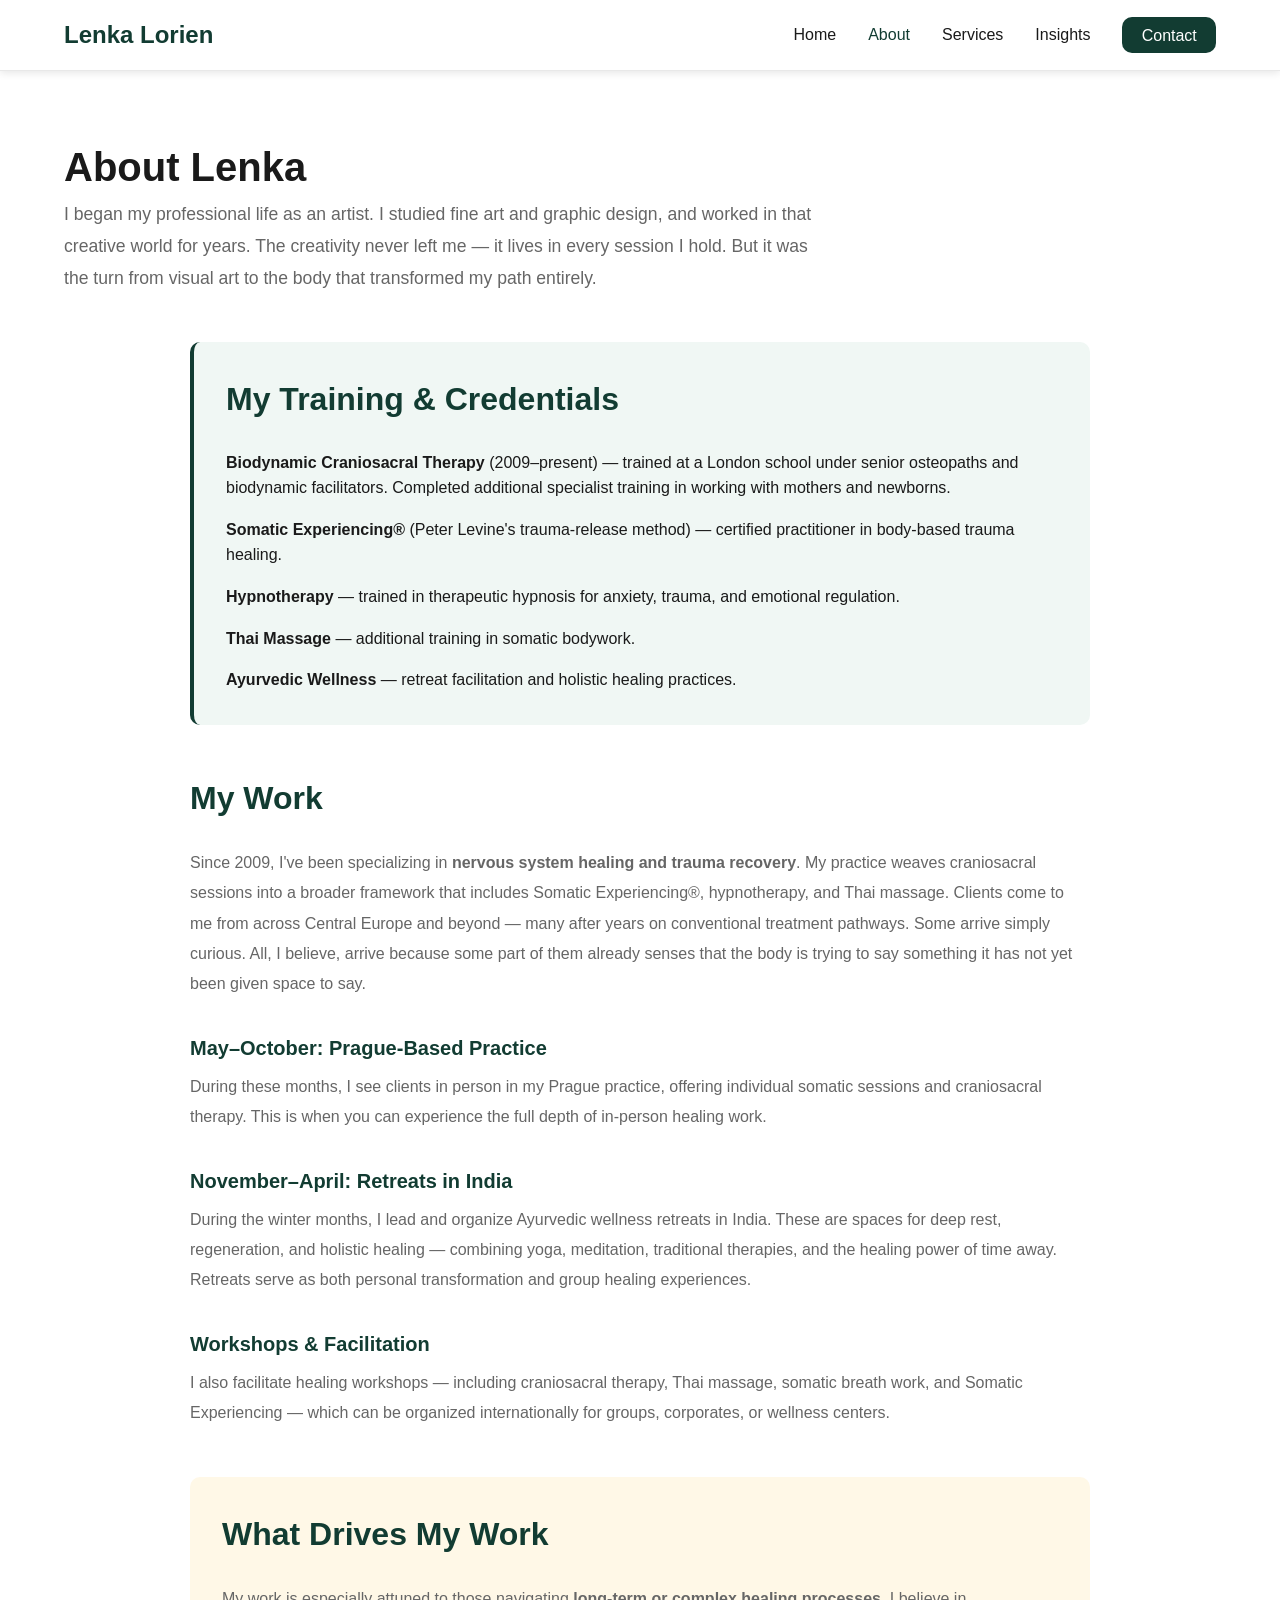
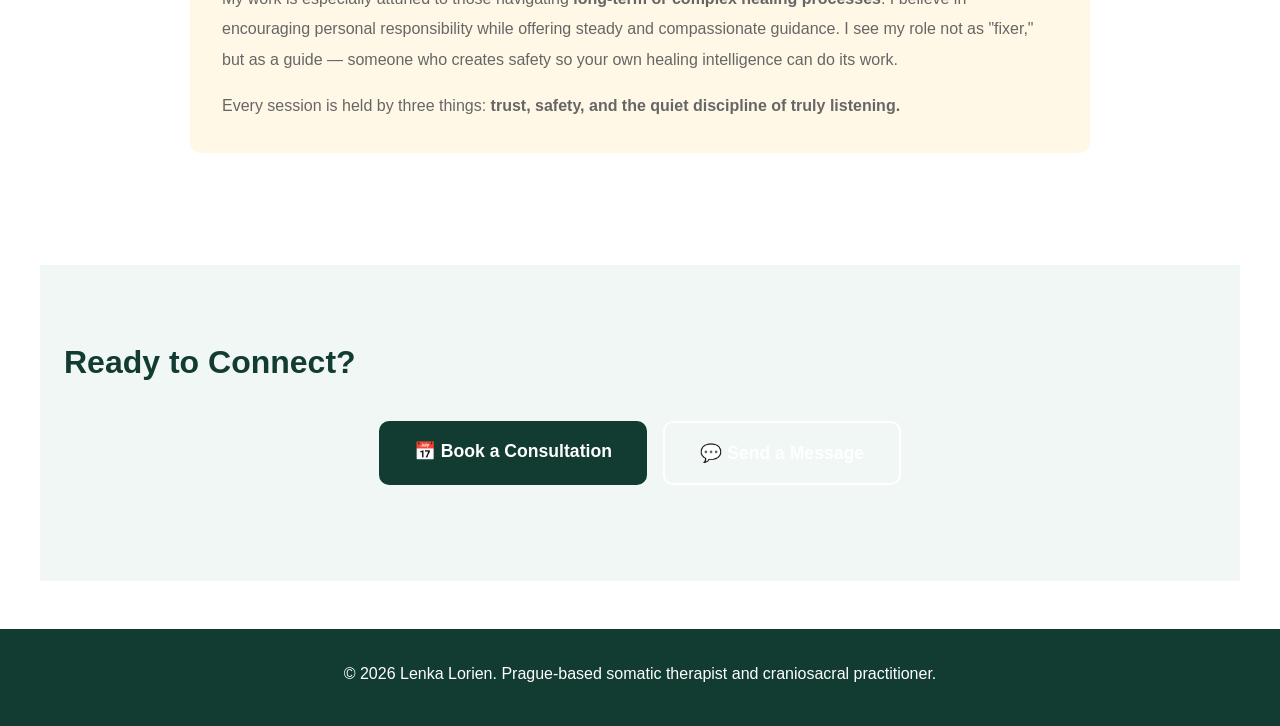
==== about.html @ d8e35fc3 "Initial commit: Lenka website" ====
<!DOCTYPE html>
<html lang="en">
<head>
  <meta charset="UTF-8">
  <meta name="viewport" content="width=device-width, initial-scale=1.0">
  <title>About Lenka Lorien</title>
  <meta name="description" content="Lenka Lorien's journey: from artist to somatic therapist. 15+ years healing trauma through the body.">
  <link rel="stylesheet" href="css/style.css">
</head>
<body>
  <header class="header">
    <nav class="navbar">
      <div class="navbar-brand"><a href="index.html" class="logo">Lenka Lorien</a></div>
      <ul class="nav-menu">
        <li><a href="index.html" class="nav-link">Home</a></li>
        <li><a href="about.html" class="nav-link active">About</a></li>
        <li><a href="services.html" class="nav-link">Services</a></li>
        <li><a href="blog.html" class="nav-link">Insights</a></li>
        <li><a href="contact.html" class="nav-link cta">Contact</a></li>
      </ul>
      <button class="hamburger" id="hamburger"><span></span><span></span><span></span></button>
    </nav>
  </header>

  <main>
    <section class="section">
      <h1>About Lenka</h1>
      <p style="font-size: 1.1rem; color: #666; max-width: 750px; line-height: 1.8;">
        I began my professional life as an artist. I studied fine art and graphic design, and worked in that creative world for years. The creativity never left me — it lives in every session I hold. But it was the turn from visual art to the body that transformed my path entirely.
      </p>

      <div style="max-width: 900px; margin: 3rem auto; background: #f0f7f4; padding: 2rem; border-radius: 10px; border-left: 4px solid #123C32;">
        <h2 style="margin-top: 0;">My Training & Credentials</h2>
        <ul style="list-style: none; padding: 0;">
          <li style="margin-bottom: 1rem;"><strong>Biodynamic Craniosacral Therapy</strong> (2009–present) — trained at a London school under senior osteopaths and biodynamic facilitators. Completed additional specialist training in working with mothers and newborns.</li>
          <li style="margin-bottom: 1rem;"><strong>Somatic Experiencing®</strong> (Peter Levine's trauma-release method) — certified practitioner in body-based trauma healing.</li>
          <li style="margin-bottom: 1rem;"><strong>Hypnotherapy</strong> — trained in therapeutic hypnosis for anxiety, trauma, and emotional regulation.</li>
          <li style="margin-bottom: 1rem;"><strong>Thai Massage</strong> — additional training in somatic bodywork.</li>
          <li><strong>Ayurvedic Wellness</strong> — retreat facilitation and holistic healing practices.</li>
        </ul>
      </div>

      <div style="max-width: 900px; margin: 3rem auto;">
        <h2>My Work</h2>
        <p style="color: #666; line-height: 1.9; margin-bottom: 1.5rem;">
          Since 2009, I've been specializing in <strong>nervous system healing and trauma recovery</strong>. My practice weaves craniosacral sessions into a broader framework that includes Somatic Experiencing®, hypnotherapy, and Thai massage. Clients come to me from across Central Europe and beyond — many after years on conventional treatment pathways. Some arrive simply curious. All, I believe, arrive because some part of them already senses that the body is trying to say something it has not yet been given space to say.
        </p>

        <h3 style="color: #123C32; margin-top: 2rem;">May–October: Prague-Based Practice</h3>
        <p style="color: #666; line-height: 1.9;">
          During these months, I see clients in person in my Prague practice, offering individual somatic sessions and craniosacral therapy. This is when you can experience the full depth of in-person healing work.
        </p>

        <h3 style="color: #123C32; margin-top: 2rem;">November–April: Retreats in India</h3>
        <p style="color: #666; line-height: 1.9;">
          During the winter months, I lead and organize Ayurvedic wellness retreats in India. These are spaces for deep rest, regeneration, and holistic healing — combining yoga, meditation, traditional therapies, and the healing power of time away. Retreats serve as both personal transformation and group healing experiences.
        </p>

        <h3 style="color: #123C32; margin-top: 2rem;">Workshops & Facilitation</h3>
        <p style="color: #666; line-height: 1.9;">
          I also facilitate healing workshops — including craniosacral therapy, Thai massage, somatic breath work, and Somatic Experiencing — which can be organized internationally for groups, corporates, or wellness centers.
        </p>
      </div>

      <div style="max-width: 900px; margin: 3rem auto; background: #fff8e7; padding: 2rem; border-radius: 10px;">
        <h2 style="margin-top: 0;">What Drives My Work</h2>
        <p style="color: #666; line-height: 1.9;">
          My work is especially attuned to those navigating <strong>long-term or complex healing processes</strong>. I believe in encouraging personal responsibility while offering steady and compassionate guidance. I see my role not as "fixer," but as a guide — someone who creates safety so your own healing intelligence can do its work.
        </p>
        <p style="color: #666; line-height: 1.9; margin-bottom: 0;">
          Every session is held by three things: <strong>trust, safety, and the quiet discipline of truly listening.</strong>
        </p>
      </div>
    </section>

    <section class="section" style="background: #f0f7f4;">
      <h2>Ready to Connect?</h2>
      <div class="cta-buttons">
        <a href="https://book.com/lenka.kolarova" class="btn btn-primary btn-lg" target="_blank" rel="noopener">📅 Book a Consultation</a>
        <a href="contact.html" class="btn btn-secondary btn-lg">💬 Send a Message</a>
      </div>
    </section>
  </main>

  <footer class="footer">
    <p>&copy; 2026 Lenka Lorien. Prague-based somatic therapist and craniosacral practitioner.</p>
  </footer>

  <script src="js/main.js"></script>
</body>
</html>
---- css/style.css ----
/* Lenka Lorien — Website Styles */

/* CSS Custom Properties (adjust these for theming) */
:root {
  --primary-color: #123C32;
  --secondary-color: #f0f7f4;
  --accent-color: #9d174d;
  --text-color: #1a1a1a;
  --text-light: #666;
  --border-color: #e8e8e8;
  --shadow: 0 2px 8px rgba(0, 0, 0, 0.1);
  --shadow-lg: 0 4px 20px rgba(0, 0, 0, 0.15);
  --radius: 10px;
  --spacing-unit: 1rem;
}

/* Reset & Base */
* {
  margin: 0;
  padding: 0;
  box-sizing: border-box;
}

html {
  scroll-behavior: smooth;
}

body {
  font-family: -apple-system, BlinkMacSystemFont, 'Segoe UI', Roboto, 'Helvetica Neue', Arial, sans-serif;
  color: var(--text-color);
  background-color: #fff;
  line-height: 1.6;
}

/* Typography */
h1, h2, h3, h4 { font-weight: 700; margin: 0.5rem 0; }
h1 { font-size: 2.5rem; line-height: 1.2; }
h2 { font-size: 2rem; color: var(--primary-color); margin-bottom: 1.5rem; }
h3 { font-size: 1.25rem; margin-bottom: 0.5rem; }

p { margin-bottom: 1rem; }
a { color: var(--primary-color); text-decoration: underline; }
a:hover { opacity: 0.8; }

/* Header & Navigation */
.header {
  position: sticky;
  top: 0;
  z-index: 1000;
  background: #fff;
  border-bottom: 1px solid var(--border-color);
  box-shadow: var(--shadow);
}

.navbar {
  display: flex;
  justify-content: space-between;
  align-items: center;
  max-width: 1200px;
  margin: 0 auto;
  padding: 1rem 1.5rem;
}

.navbar-brand .logo {
  font-size: 1.5rem;
  font-weight: 700;
  color: var(--primary-color);
  text-decoration: none;
}

.nav-menu {
  display: flex;
  list-style: none;
  gap: 2rem;
  align-items: center;
}

.nav-link {
  text-decoration: none;
  color: var(--text-color);
  font-weight: 500;
  transition: color 0.3s;
}

.nav-link:hover,
.nav-link.active {
  color: var(--primary-color);
}

.nav-link.cta {
  background: var(--primary-color);
  color: #fff;
  padding: 0.6rem 1.2rem;
  border-radius: var(--radius);
  text-decoration: none;
}

.nav-link.cta:hover {
  opacity: 0.9;
  color: #fff;
}

.hamburger {
  display: none;
  flex-direction: column;
  background: none;
  border: none;
  cursor: pointer;
}

.hamburger span {
  width: 25px;
  height: 3px;
  background: var(--text-color);
  margin: 5px 0;
  transition: 0.3s;
}

/* Hero Section */
.hero {
  position: relative;
  display: flex;
  align-items: center;
  justify-content: center;
  min-height: 600px;
  padding: 3rem 1.5rem;
  overflow: hidden;
}

.hero-bg {
  position: absolute;
  top: 0;
  left: 0;
  right: 0;
  bottom: 0;
  z-index: -1;
}

.hero-content {
  max-width: 700px;
  text-align: center;
  color: #fff;
  position: relative;
  z-index: 1;
}

.hero h1 {
  color: #fff;
  margin-bottom: 1rem;
}

.hero p {
  font-size: 1.1rem;
  margin-bottom: 1rem;
  opacity: 0.95;
}

.hero-cta {
  display: flex;
  gap: 1rem;
  justify-content: center;
  margin-top: 2rem;
  flex-wrap: wrap;
}

/* Buttons */
.btn {
  display: inline-block;
  padding: 0.85rem 1.8rem;
  border-radius: var(--radius);
  text-decoration: none;
  font-weight: 600;
  transition: all 0.3s;
  cursor: pointer;
  border: none;
  text-align: center;
}

.btn-primary {
  background: var(--primary-color);
  color: #fff;
}

.btn-primary:hover {
  background: #0e3026;
  transform: translateY(-2px);
  box-shadow: var(--shadow-lg);
}

.btn-secondary {
  background: transparent;
  color: #fff;
  border: 2px solid #fff;
}

.btn-secondary:hover {
  background: rgba(255, 255, 255, 0.1);
  transform: translateY(-2px);
}

.btn-lg {
  padding: 1rem 2.2rem;
  font-size: 1.1rem;
}

/* Sections */
.section {
  max-width: 1200px;
  margin: 0 auto;
  padding: 4rem 1.5rem;
}

.section-light {
  background: var(--secondary-color);
}

.section-intro {
  font-size: 1.2rem;
  color: var(--text-light);
  max-width: 600px;
  margin-bottom: 2rem;
  text-align: center;
  margin-left: auto;
  margin-right: auto;
}

/* Offerings Grid */
.offerings {
  display: grid;
  grid-template-columns: repeat(auto-fit, minmax(250px, 1fr));
  gap: 2rem;
  margin-top: 2.5rem;
}

.offering {
  background: #fff;
  padding: 2rem;
  border-radius: var(--radius);
  box-shadow: var(--shadow);
  text-align: center;
  transition: transform 0.3s, box-shadow 0.3s;
}

.offering:hover {
  transform: translateY(-5px);
  box-shadow: var(--shadow-lg);
}

.offering-icon {
  font-size: 2.5rem;
  margin-bottom: 1rem;
}

.offering h3 {
  color: var(--primary-color);
  margin-bottom: 0.5rem;
}

.offering p {
  color: var(--text-light);
  margin-bottom: 0.5rem;
}

/* About Section */
.about-short {
  max-width: 750px;
  margin: 0 auto;
  background: #fff;
  padding: 2rem;
  border-radius: var(--radius);
  box-shadow: var(--shadow);
}

.about-short p {
  color: var(--text-light);
  margin-bottom: 1.2rem;
  line-height: 1.8;
}

/* Approach Section */
.approach-text {
  max-width: 750px;
  margin: 0 auto;
  background: #fff;
  padding: 2rem;
  border-radius: var(--radius);
  border-left: 4px solid var(--primary-color);
}

.approach-text p {
  color: var(--text-light);
  line-height: 1.9;
  margin-bottom: 1.5rem;
}

/* Testimonials */
.testimonials {
  display: grid;
  grid-template-columns: repeat(auto-fit, minmax(300px, 1fr));
  gap: 2rem;
  margin-top: 2rem;
}

.testimonial {
  background: #fff;
  padding: 2rem;
  border-radius: var(--radius);
  box-shadow: var(--shadow);
  border-top: 4px solid var(--primary-color);
}

.testimonial p {
  color: var(--text-light);
}

/* Contact Section */
.contact-intro {
  text-align: center;
  max-width: 600px;
  margin: 0 auto 2rem;
}

.cta-buttons {
  display: flex;
  gap: 1rem;
  justify-content: center;
  margin: 2rem 0;
  flex-wrap: wrap;
}

.contact-options {
  text-align: center;
  margin-top: 2rem;
}

.contact-options a {
  text-decoration: none;
  font-weight: 600;
}

/* Footer */
.footer {
  background: var(--primary-color);
  color: #fff;
  text-align: center;
  padding: 2rem 1.5rem;
  margin-top: 3rem;
}

.footer p {
  margin-bottom: 0.5rem;
}

.footer a {
  color: #fff;
  text-decoration: underline;
}

.footer a:hover {
  opacity: 0.8;
}

/* Forms */
form {
  max-width: 600px;
  margin: 0 auto;
}

.form-group {
  margin-bottom: 1.5rem;
}

label {
  display: block;
  margin-bottom: 0.5rem;
  font-weight: 600;
  color: var(--text-color);
}

input[type="text"],
input[type="email"],
input[type="phone"],
textarea {
  width: 100%;
  padding: 0.85rem;
  border: 1px solid var(--border-color);
  border-radius: var(--radius);
  font-family: inherit;
  font-size: 1rem;
  line-height: 1.5;
}

textarea {
  resize: vertical;
  min-height: 150px;
}

input[type="text"]:focus,
input[type="email"]:focus,
input[type="phone"]:focus,
textarea:focus {
  outline: none;
  border-color: var(--primary-color);
  box-shadow: 0 0 0 3px rgba(18, 60, 50, 0.1);
}

/* Responsive */
@media (max-width: 768px) {
  .nav-menu {
    gap: 1rem;
  }

  .hamburger {
    display: flex;
  }

  .nav-menu {
    position: absolute;
    top: 100%;
    left: 0;
    right: 0;
    background: #fff;
    flex-direction: column;
    gap: 0.5rem;
    padding: 1rem;
    box-shadow: var(--shadow);
    max-height: 0;
    overflow: hidden;
    transition: max-height 0.3s;
  }

  .nav-menu.active {
    max-height: 400px;
  }

  h1 { font-size: 1.75rem; }
  h2 { font-size: 1.5rem; }

  .hero {
    min-height: 400px;
    padding: 2rem 1rem;
  }

  .hero h1 {
    font-size: 1.75rem;
  }

  .hero-cta {
    flex-direction: column;
  }

  .btn {
    width: 100%;
  }

  .cta-buttons {
    flex-direction: column;
  }

  .cta-buttons .btn {
    width: 100%;
  }

  .section {
    padding: 2.5rem 1.5rem;
  }

  .offerings {
    grid-template-columns: 1fr;
  }

  .testimonials {
    grid-template-columns: 1fr;
  }
}

/* Dark Mode (optional) */
@media (prefers-color-scheme: dark) {
  body {
    background: #1a1a1a;
    color: #f0f0f0;
  }

  .header {
    background: #222;
    border-bottom-color: #333;
  }

  .nav-link {
    color: #f0f0f0;
  }

  .offering,
  .about-short,
  .approach-text,
  .testimonial {
    background: #2a2a2a;
    color: #f0f0f0;
  }

  input[type="text"],
  input[type="email"],
  input[type="phone"],
  textarea {
    background: #333;
    color: #f0f0f0;
    border-color: #444;
  }

  .section-light {
    background: #222;
  }
}

/* Print Styles */
@media print {
  .header,
  .footer,
  .nav-menu,
  .hamburger {
    display: none;
  }

  body {
    background: #fff;
  }

  .section {
    page-break-inside: avoid;
  }
}
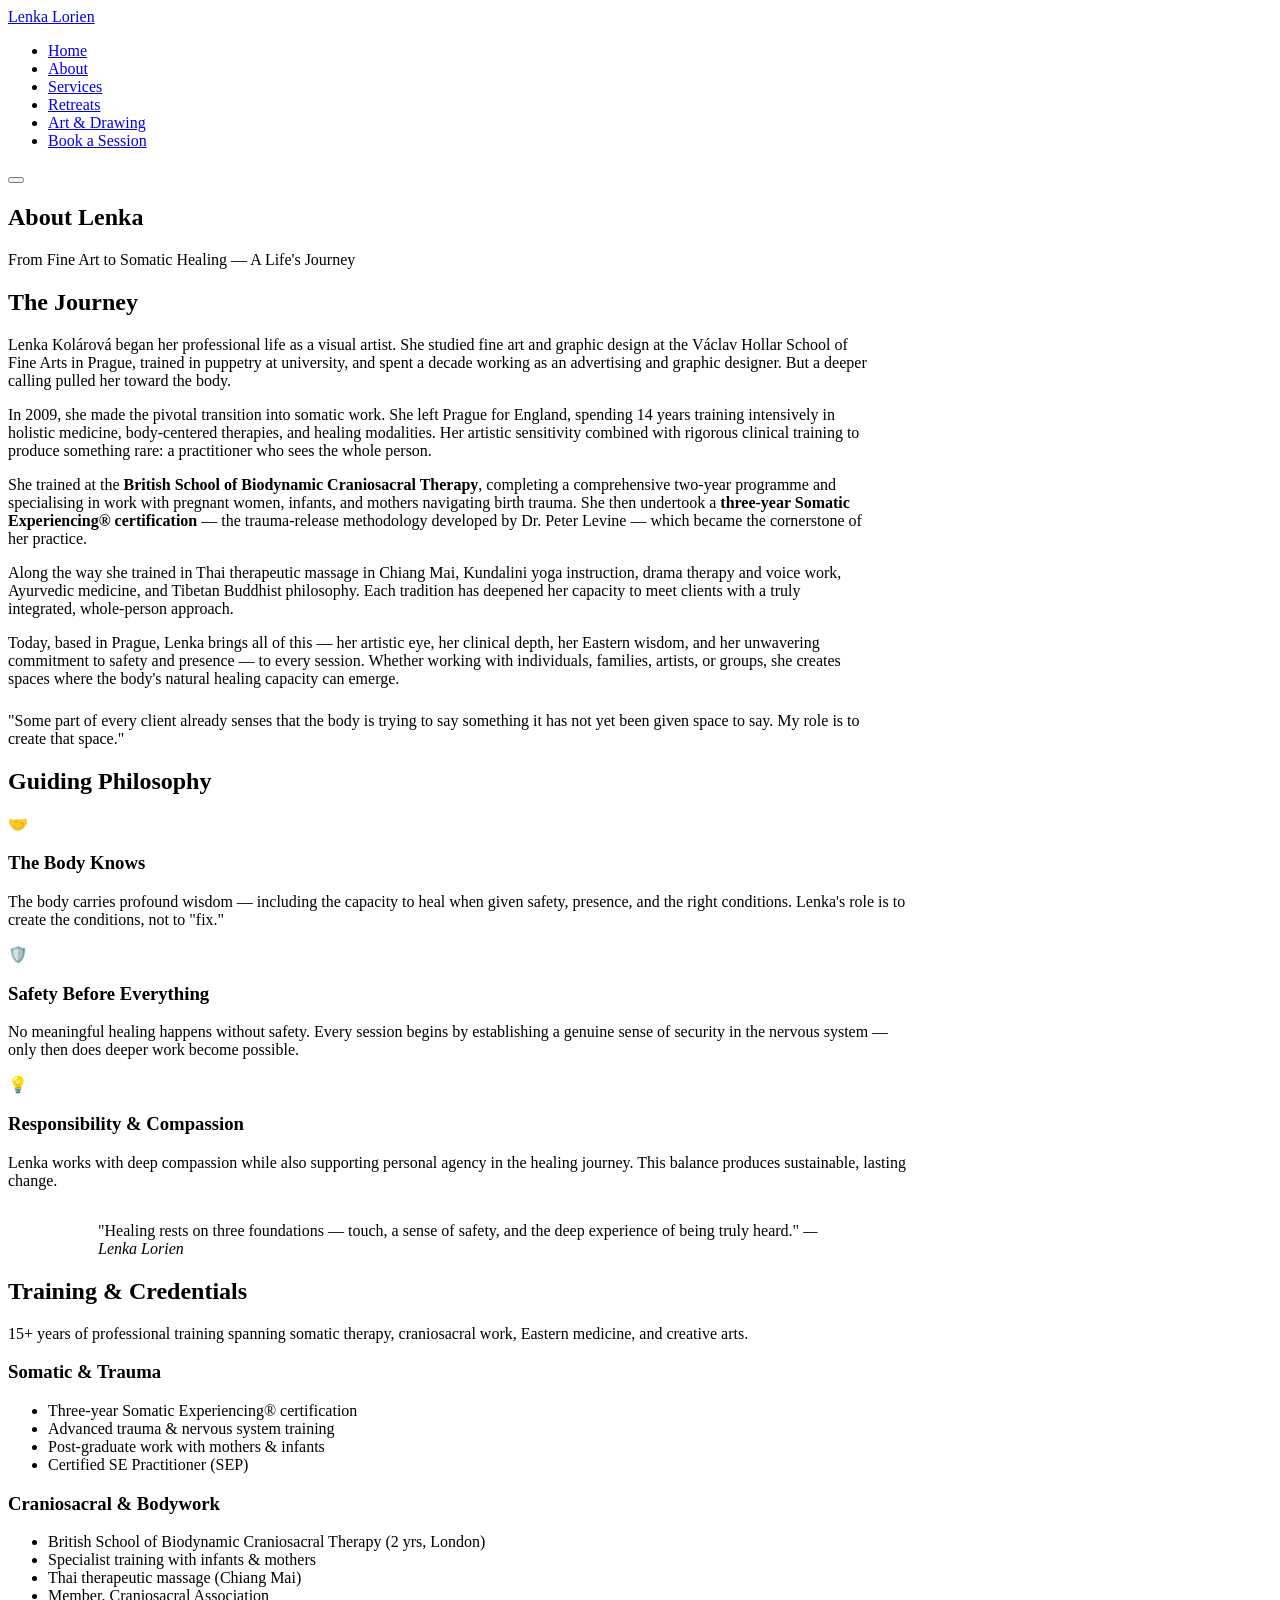
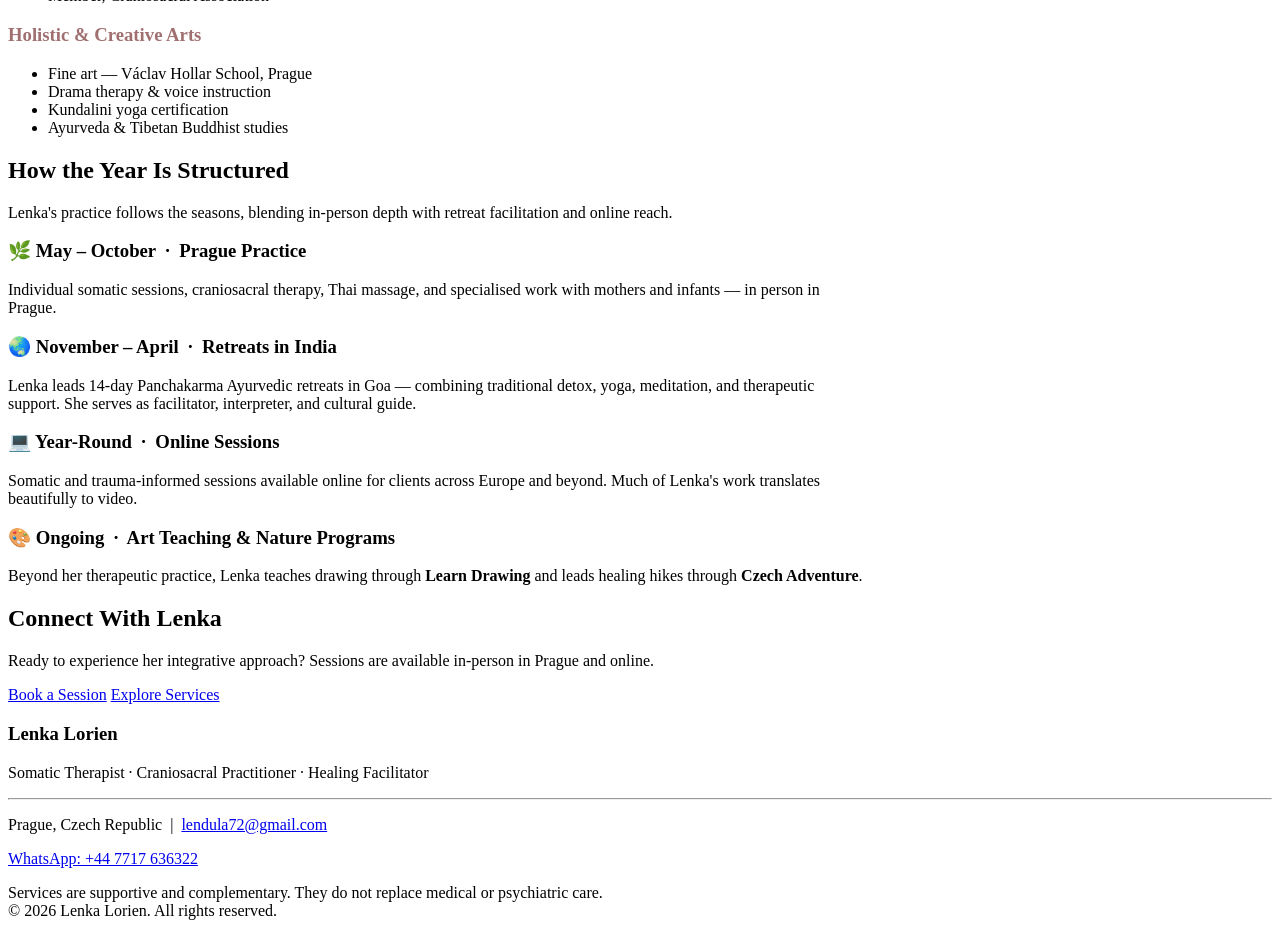
==== commit 0b5643cb: "Sync main with gh-pages rebuild" ====
--- a/about.html
+++ b/about.html
@@ -3,89 +3,182 @@
 <head>
   <meta charset="UTF-8">
   <meta name="viewport" content="width=device-width, initial-scale=1.0">
-  <title>About Lenka Lorien</title>
-  <meta name="description" content="Lenka Lorien's journey: from artist to somatic therapist. 15+ years healing trauma through the body.">
+  <title>About Lenka Lorien | Somatic Therapist · Prague</title>
+  <meta name="description" content="From fine art to somatic healing — Lenka's journey, credentials, philosophy, and approach to body-centered therapy.">
+  <meta name="theme-color" content="#6B8F5E">
+  <base href="/lenka/">
+  <link rel="icon" href="data:image/svg+xml,<svg xmlns='http://www.w3.org/2000/svg' viewBox='0 0 100 100'><rect fill='%236B8F5E' rx='22' width='100' height='100'/><text x='50' y='72' font-size='56' fill='%23fff' text-anchor='middle' font-family='Georgia,serif' font-weight='bold'>L</text></svg>">
   <link rel="stylesheet" href="css/style.css">
 </head>
 <body>
-  <header class="header">
-    <nav class="navbar">
-      <div class="navbar-brand"><a href="index.html" class="logo">Lenka Lorien</a></div>
-      <ul class="nav-menu">
-        <li><a href="index.html" class="nav-link">Home</a></li>
-        <li><a href="about.html" class="nav-link active">About</a></li>
-        <li><a href="services.html" class="nav-link">Services</a></li>
-        <li><a href="blog.html" class="nav-link">Insights</a></li>
-        <li><a href="contact.html" class="nav-link cta">Contact</a></li>
-      </ul>
-      <button class="hamburger" id="hamburger"><span></span><span></span><span></span></button>
-    </nav>
-  </header>
 
-  <main>
-    <section class="section">
+<header class="header">
+  <nav class="navbar">
+    <a href="index.html" class="logo">Lenka <span>Lorien</span></a>
+    <ul class="nav-menu" id="nav-menu">
+      <li><a href="index.html"    class="nav-link">Home</a></li>
+      <li><a href="about.html"    class="nav-link active">About</a></li>
+      <li><a href="services.html" class="nav-link">Services</a></li>
+      <li><a href="retreats.html" class="nav-link">Retreats</a></li>
+      <li><a href="art.html"      class="nav-link">Art &amp; Drawing</a></li>
+      <li><a href="contact.html"  class="nav-link cta">Book a Session</a></li>
+    </ul>
+    <button class="hamburger" id="hamburger" aria-label="Menu" aria-expanded="false">
+      <span></span><span></span><span></span>
+    </button>
+  </nav>
+</header>
+
+<main>
+  <section class="hero hero-sm">
+    <div class="hero-content">
       <h1>About Lenka</h1>
-      <p style="font-size: 1.1rem; color: #666; max-width: 750px; line-height: 1.8;">
-        I began my professional life as an artist. I studied fine art and graphic design, and worked in that creative world for years. The creativity never left me — it lives in every session I hold. But it was the turn from visual art to the body that transformed my path entirely.
-      </p>
+      <p class="subtitle">From Fine Art to Somatic Healing — A Life's Journey</p>
+    </div>
+  </section>
 
-      <div style="max-width: 900px; margin: 3rem auto; background: #f0f7f4; padding: 2rem; border-radius: 10px; border-left: 4px solid #123C32;">
-        <h2 style="margin-top: 0;">My Training & Credentials</h2>
-        <ul style="list-style: none; padding: 0;">
-          <li style="margin-bottom: 1rem;"><strong>Biodynamic Craniosacral Therapy</strong> (2009–present) — trained at a London school under senior osteopaths and biodynamic facilitators. Completed additional specialist training in working with mothers and newborns.</li>
-          <li style="margin-bottom: 1rem;"><strong>Somatic Experiencing®</strong> (Peter Levine's trauma-release method) — certified practitioner in body-based trauma healing.</li>
-          <li style="margin-bottom: 1rem;"><strong>Hypnotherapy</strong> — trained in therapeutic hypnosis for anxiety, trauma, and emotional regulation.</li>
-          <li style="margin-bottom: 1rem;"><strong>Thai Massage</strong> — additional training in somatic bodywork.</li>
-          <li><strong>Ayurvedic Wellness</strong> — retreat facilitation and holistic healing practices.</li>
-        </ul>
+  <section class="bg-white">
+    <div class="wrap" style="max-width:860px">
+      <div class="sec-head">
+        <h2>The Journey</h2>
       </div>
 
-      <div style="max-width: 900px; margin: 3rem auto;">
-        <h2>My Work</h2>
-        <p style="color: #666; line-height: 1.9; margin-bottom: 1.5rem;">
-          Since 2009, I've been specializing in <strong>nervous system healing and trauma recovery</strong>. My practice weaves craniosacral sessions into a broader framework that includes Somatic Experiencing®, hypnotherapy, and Thai massage. Clients come to me from across Central Europe and beyond — many after years on conventional treatment pathways. Some arrive simply curious. All, I believe, arrive because some part of them already senses that the body is trying to say something it has not yet been given space to say.
-        </p>
-
-        <h3 style="color: #123C32; margin-top: 2rem;">May–October: Prague-Based Practice</h3>
-        <p style="color: #666; line-height: 1.9;">
-          During these months, I see clients in person in my Prague practice, offering individual somatic sessions and craniosacral therapy. This is when you can experience the full depth of in-person healing work.
-        </p>
-
-        <h3 style="color: #123C32; margin-top: 2rem;">November–April: Retreats in India</h3>
-        <p style="color: #666; line-height: 1.9;">
-          During the winter months, I lead and organize Ayurvedic wellness retreats in India. These are spaces for deep rest, regeneration, and holistic healing — combining yoga, meditation, traditional therapies, and the healing power of time away. Retreats serve as both personal transformation and group healing experiences.
-        </p>
-
-        <h3 style="color: #123C32; margin-top: 2rem;">Workshops & Facilitation</h3>
-        <p style="color: #666; line-height: 1.9;">
-          I also facilitate healing workshops — including craniosacral therapy, Thai massage, somatic breath work, and Somatic Experiencing — which can be organized internationally for groups, corporates, or wellness centers.
-        </p>
+      <div class="svc-block">
+        <p>Lenka Kolárová began her professional life as a visual artist. She studied fine art and graphic design at the Václav Hollar School of Fine Arts in Prague, trained in puppetry at university, and spent a decade working as an advertising and graphic designer. But a deeper calling pulled her toward the body.</p>
+        <p>In 2009, she made the pivotal transition into somatic work. She left Prague for England, spending 14 years training intensively in holistic medicine, body-centered therapies, and healing modalities. Her artistic sensitivity combined with rigorous clinical training to produce something rare: a practitioner who sees the whole person.</p>
       </div>
 
-      <div style="max-width: 900px; margin: 3rem auto; background: #fff8e7; padding: 2rem; border-radius: 10px;">
-        <h2 style="margin-top: 0;">What Drives My Work</h2>
-        <p style="color: #666; line-height: 1.9;">
-          My work is especially attuned to those navigating <strong>long-term or complex healing processes</strong>. I believe in encouraging personal responsibility while offering steady and compassionate guidance. I see my role not as "fixer," but as a guide — someone who creates safety so your own healing intelligence can do its work.
-        </p>
-        <p style="color: #666; line-height: 1.9; margin-bottom: 0;">
-          Every session is held by three things: <strong>trust, safety, and the quiet discipline of truly listening.</strong>
-        </p>
+      <div class="svc-block teal">
+        <p>She trained at the <strong>British School of Biodynamic Craniosacral Therapy</strong>, completing a comprehensive two-year programme and specialising in work with pregnant women, infants, and mothers navigating birth trauma. She then undertook a <strong>three-year Somatic Experiencing® certification</strong> — the trauma-release methodology developed by Dr. Peter Levine — which became the cornerstone of her practice.</p>
+        <p>Along the way she trained in Thai therapeutic massage in Chiang Mai, Kundalini yoga instruction, drama therapy and voice work, Ayurvedic medicine, and Tibetan Buddhist philosophy. Each tradition has deepened her capacity to meet clients with a truly integrated, whole-person approach.</p>
       </div>
-    </section>
 
-    <section class="section" style="background: #f0f7f4;">
-      <h2>Ready to Connect?</h2>
-      <div class="cta-buttons">
-        <a href="https://book.com/lenka.kolarova" class="btn btn-primary btn-lg" target="_blank" rel="noopener">📅 Book a Consultation</a>
-        <a href="contact.html" class="btn btn-secondary btn-lg">💬 Send a Message</a>
+      <div class="svc-block rose">
+        <p>Today, based in Prague, Lenka brings all of this — her artistic eye, her clinical depth, her Eastern wisdom, and her unwavering commitment to safety and presence — to every session. Whether working with individuals, families, artists, or groups, she creates spaces where the body's natural healing capacity can emerge.</p>
+        <div class="quote-block" style="margin:1.5rem 0 0">
+          "Some part of every client already senses that the body is trying to say something it has not yet been given space to say. My role is to create that space."
+        </div>
       </div>
-    </section>
-  </main>
+    </div>
+  </section>
 
-  <footer class="footer">
-    <p>&copy; 2026 Lenka Lorien. Prague-based somatic therapist and craniosacral practitioner.</p>
-  </footer>
+  <section class="bg-cream">
+    <div class="wrap" style="max-width:900px">
+      <div class="sec-head">
+        <h2>Guiding Philosophy</h2>
+      </div>
+      <div class="cards-3">
+        <div class="card sage-top">
+          <div class="card-icon">🤝</div>
+          <h3>The Body Knows</h3>
+          <p>The body carries profound wisdom — including the capacity to heal when given safety, presence, and the right conditions. Lenka's role is to create the conditions, not to "fix."</p>
+        </div>
+        <div class="card teal-top">
+          <div class="card-icon">🛡️</div>
+          <h3>Safety Before Everything</h3>
+          <p>No meaningful healing happens without safety. Every session begins by establishing a genuine sense of security in the nervous system — only then does deeper work become possible.</p>
+        </div>
+        <div class="card gold-top">
+          <div class="card-icon">💡</div>
+          <h3>Responsibility &amp; Compassion</h3>
+          <p>Lenka works with deep compassion while also supporting personal agency in the healing journey. This balance produces sustainable, lasting change.</p>
+        </div>
+      </div>
 
-  <script src="js/main.js"></script>
+      <div class="quote-block" style="max-width:720px; margin:2rem auto 0">
+        "Healing rests on three foundations — touch, a sense of safety, and the deep experience of being truly heard."
+        <cite>— Lenka Lorien</cite>
+      </div>
+    </div>
+  </section>
+
+  <section class="bg-white">
+    <div class="wrap" style="max-width:860px">
+      <div class="sec-head">
+        <h2>Training &amp; Credentials</h2>
+        <p>15+ years of professional training spanning somatic therapy, craniosacral work, Eastern medicine, and creative arts.</p>
+      </div>
+      <div class="cards-3">
+        <div class="card sage-top">
+          <h3 style="color:var(--sage)">Somatic &amp; Trauma</h3>
+          <ul class="check-list" style="margin-top:1rem">
+            <li>Three-year Somatic Experiencing® certification</li>
+            <li>Advanced trauma &amp; nervous system training</li>
+            <li>Post-graduate work with mothers &amp; infants</li>
+            <li>Certified SE Practitioner (SEP)</li>
+          </ul>
+        </div>
+        <div class="card teal-top">
+          <h3 style="color:var(--teal)">Craniosacral &amp; Bodywork</h3>
+          <ul class="check-list" style="margin-top:1rem">
+            <li>British School of Biodynamic Craniosacral Therapy (2 yrs, London)</li>
+            <li>Specialist training with infants &amp; mothers</li>
+            <li>Thai therapeutic massage (Chiang Mai)</li>
+            <li>Member, Craniosacral Association</li>
+          </ul>
+        </div>
+        <div class="card rose-top">
+          <h3 style="color:#A07070">Holistic &amp; Creative Arts</h3>
+          <ul class="check-list" style="margin-top:1rem">
+            <li>Fine art — Václav Hollar School, Prague</li>
+            <li>Drama therapy &amp; voice instruction</li>
+            <li>Kundalini yoga certification</li>
+            <li>Ayurveda &amp; Tibetan Buddhist studies</li>
+          </ul>
+        </div>
+      </div>
+    </div>
+  </section>
+
+  <section class="bg-cream">
+    <div class="wrap" style="max-width:860px">
+      <div class="sec-head">
+        <h2>How the Year Is Structured</h2>
+        <p>Lenka's practice follows the seasons, blending in-person depth with retreat facilitation and online reach.</p>
+      </div>
+
+      <div class="svc-block">
+        <h3>🌿 May – October &nbsp;·&nbsp; Prague Practice</h3>
+        <p>Individual somatic sessions, craniosacral therapy, Thai massage, and specialised work with mothers and infants — in person in Prague.</p>
+      </div>
+      <div class="svc-block teal">
+        <h3>🌏 November – April &nbsp;·&nbsp; Retreats in India</h3>
+        <p>Lenka leads 14-day Panchakarma Ayurvedic retreats in Goa — combining traditional detox, yoga, meditation, and therapeutic support. She serves as facilitator, interpreter, and cultural guide.</p>
+      </div>
+      <div class="svc-block gold">
+        <h3>💻 Year-Round &nbsp;·&nbsp; Online Sessions</h3>
+        <p>Somatic and trauma-informed sessions available online for clients across Europe and beyond. Much of Lenka's work translates beautifully to video.</p>
+      </div>
+      <div class="svc-block rose">
+        <h3>🎨 Ongoing &nbsp;·&nbsp; Art Teaching &amp; Nature Programs</h3>
+        <p>Beyond her therapeutic practice, Lenka teaches drawing through <strong>Learn Drawing</strong> and leads healing hikes through <strong>Czech Adventure</strong>.</p>
+      </div>
+    </div>
+  </section>
+
+  <div class="cta-band">
+    <div class="wrap">
+      <h2>Connect With Lenka</h2>
+      <p>Ready to experience her integrative approach? Sessions are available in-person in Prague and online.</p>
+      <div class="hero-btns">
+        <a href="contact.html"  class="btn btn-outline btn-lg">Book a Session</a>
+        <a href="services.html" class="btn btn-primary btn-lg">Explore Services</a>
+      </div>
+    </div>
+  </div>
+</main>
+
+<footer class="footer">
+  <div class="footer-inner">
+    <h3>Lenka Lorien</h3>
+    <p class="tagline">Somatic Therapist · Craniosacral Practitioner · Healing Facilitator</p>
+    <hr class="footer-rule">
+    <p>Prague, Czech Republic &nbsp;|&nbsp; <a href="mailto:lendula72@gmail.com">lendula72@gmail.com</a></p>
+    <p><a href="https://wa.me/447717636322">WhatsApp: +44 7717 636322</a></p>
+    <p class="footer-disclaimer">Services are supportive and complementary. They do not replace medical or psychiatric care.<br>&copy; 2026 Lenka Lorien. All rights reserved.</p>
+  </div>
+</footer>
+
+<script src="js/main.js"></script>
 </body>
 </html>
--- a/css/style.css
+++ b/css/style.css
@@ -1,531 +1,520 @@
-/* Lenka Lorien — Website Styles */
-
-/* CSS Custom Properties (adjust these for theming) */
+/* ─────────────────────────────────────────────────────
+   Lenka Lorien  ·  Healing Website
+   ───────────────────────────────────────────────────── */
+
+@import url('https://fonts.googleapis.com/css2?family=Cormorant+Garamond:ital,wght@0,400;0,500;0,600;1,400;1,500&family=Nunito:wght@300;400;500;600;700&display=swap');
+
+/* ── DESIGN TOKENS ──────────────────────────────────── */
 :root {
-  --primary-color: #123C32;
-  --secondary-color: #f0f7f4;
-  --accent-color: #9d174d;
-  --text-color: #1a1a1a;
-  --text-light: #666;
-  --border-color: #e8e8e8;
-  --shadow: 0 2px 8px rgba(0, 0, 0, 0.1);
-  --shadow-lg: 0 4px 20px rgba(0, 0, 0, 0.15);
-  --radius: 10px;
-  --spacing-unit: 1rem;
-}
-
-/* Reset & Base */
-* {
-  margin: 0;
-  padding: 0;
-  box-sizing: border-box;
-}
-
-html {
-  scroll-behavior: smooth;
-}
-
+  --sage:        #6B8F5E;
+  --sage-light:  #8BAD7E;
+  --sage-pale:   #EAF2E5;
+  --teal:        #4A7C87;
+  --teal-light:  #6FA0AC;
+  --teal-pale:   #E5F0F3;
+  --gold:        #B8956A;
+  --rose:        #C89898;
+  --cream:       #FAF7F2;
+  --cream-dark:  #F0EBE1;
+  --charcoal:    #252525;
+  --gray:        #6A6A6A;
+  --gray-light:  #A0A0A0;
+  --white:       #FFFFFF;
+  --border:      #E5DFD5;
+
+  --shadow-xs: 0 1px 4px rgba(0,0,0,0.05);
+  --shadow-sm: 0 2px 12px rgba(0,0,0,0.07);
+  --shadow-md: 0 6px 24px rgba(0,0,0,0.10);
+  --shadow-lg: 0 12px 48px rgba(0,0,0,0.13);
+
+  --r-sm: 8px;
+  --r-md: 16px;
+  --r-lg: 24px;
+  --r-pill: 100px;
+}
+
+/* ── RESET ──────────────────────────────────────────── */
+*, *::before, *::after { margin:0; padding:0; box-sizing:border-box; }
+html { scroll-behavior: smooth; }
+img  { max-width:100%; display:block; }
+ul   { list-style: none; }
+
+/* ── BASE TYPOGRAPHY ────────────────────────────────── */
 body {
-  font-family: -apple-system, BlinkMacSystemFont, 'Segoe UI', Roboto, 'Helvetica Neue', Arial, sans-serif;
-  color: var(--text-color);
-  background-color: #fff;
-  line-height: 1.6;
-}
-
-/* Typography */
-h1, h2, h3, h4 { font-weight: 700; margin: 0.5rem 0; }
-h1 { font-size: 2.5rem; line-height: 1.2; }
-h2 { font-size: 2rem; color: var(--primary-color); margin-bottom: 1.5rem; }
-h3 { font-size: 1.25rem; margin-bottom: 0.5rem; }
-
-p { margin-bottom: 1rem; }
-a { color: var(--primary-color); text-decoration: underline; }
-a:hover { opacity: 0.8; }
-
-/* Header & Navigation */
+  font-family: 'Nunito', -apple-system, sans-serif;
+  font-weight: 400;
+  color: var(--charcoal);
+  background: var(--white);
+  line-height: 1.7;
+  -webkit-font-smoothing: antialiased;
+}
+
+h1, h2, h3, h4 {
+  font-family: 'Cormorant Garamond', Georgia, serif;
+  line-height: 1.2;
+  font-weight: 600;
+}
+h1 { font-size: clamp(2.5rem, 5.5vw, 4.2rem); letter-spacing: -0.01em; }
+h2 { font-size: clamp(1.9rem, 3.5vw, 2.7rem); }
+h3 { font-size: 1.4rem; }
+h4 { font-size: 1.1rem; }
+
+p            { color: var(--gray); line-height: 1.85; }
+p + p        { margin-top: 1rem; }
+strong       { color: var(--charcoal); font-weight: 600; }
+a            { color: var(--sage); text-decoration: none; transition: opacity 0.2s; }
+a:hover      { opacity: 0.75; }
+
+/* ── LAYOUT ─────────────────────────────────────────── */
+.wrap {
+  max-width: 1180px;
+  margin: 0 auto;
+  padding: 0 2rem;
+}
+
+section { padding: 5.5rem 0; }
+
+/* full-width backgrounds */
+.bg-white     { background: var(--white); }
+.bg-cream     { background: var(--cream); }
+.bg-cream-dk  { background: var(--cream-dark); }
+.bg-sage      { background: var(--sage); }
+.bg-dark      { background: #1C2A20; }
+
+/* section header */
+.sec-head       { text-align: center; margin-bottom: 3.5rem; }
+.sec-head h2    { color: var(--sage); margin-bottom: 0.75rem; }
+.sec-head p     { max-width: 580px; margin: 0 auto; font-size: 1.05rem; }
+
+/* ── NAVIGATION ─────────────────────────────────────── */
 .header {
   position: sticky;
   top: 0;
-  z-index: 1000;
-  background: #fff;
-  border-bottom: 1px solid var(--border-color);
-  box-shadow: var(--shadow);
+  z-index: 999;
+  background: rgba(255,255,255,0.97);
+  backdrop-filter: blur(10px);
+  border-bottom: 1px solid var(--border);
+  box-shadow: var(--shadow-xs);
 }
 
 .navbar {
+  max-width: 1180px;
+  margin: 0 auto;
+  padding: 1rem 2rem;
   display: flex;
+  align-items: center;
   justify-content: space-between;
-  align-items: center;
-  max-width: 1200px;
-  margin: 0 auto;
-  padding: 1rem 1.5rem;
-}
-
-.navbar-brand .logo {
-  font-size: 1.5rem;
-  font-weight: 700;
-  color: var(--primary-color);
+}
+
+.logo {
+  font-family: 'Cormorant Garamond', serif;
+  font-size: 1.45rem;
+  font-weight: 600;
+  color: var(--sage);
   text-decoration: none;
-}
+  letter-spacing: 0.01em;
+}
+.logo span { color: var(--teal); }
 
 .nav-menu {
   display: flex;
-  list-style: none;
-  gap: 2rem;
   align-items: center;
+  gap: 2.2rem;
 }
 
 .nav-link {
+  font-weight: 500;
+  font-size: 0.92rem;
+  color: var(--charcoal);
   text-decoration: none;
-  color: var(--text-color);
-  font-weight: 500;
-  transition: color 0.3s;
-}
-
+  letter-spacing: 0.03em;
+  transition: color 0.2s;
+}
 .nav-link:hover,
-.nav-link.active {
-  color: var(--primary-color);
-}
+.nav-link.active { color: var(--sage); }
 
 .nav-link.cta {
-  background: var(--primary-color);
-  color: #fff;
-  padding: 0.6rem 1.2rem;
-  border-radius: var(--radius);
-  text-decoration: none;
-}
-
+  background: var(--sage);
+  color: #fff !important;
+  padding: 0.55rem 1.35rem;
+  border-radius: var(--r-pill);
+  font-weight: 600;
+  transition: background 0.2s, transform 0.2s, box-shadow 0.2s;
+}
 .nav-link.cta:hover {
-  opacity: 0.9;
-  color: #fff;
+  background: var(--sage-light);
+  transform: translateY(-1px);
+  box-shadow: 0 4px 14px rgba(107,143,94,0.3);
+  opacity: 1;
 }
 
 .hamburger {
   display: none;
   flex-direction: column;
+  gap: 5px;
   background: none;
   border: none;
   cursor: pointer;
-}
-
+  padding: 4px;
+}
 .hamburger span {
-  width: 25px;
-  height: 3px;
-  background: var(--text-color);
-  margin: 5px 0;
+  display: block;
+  width: 24px;
+  height: 2px;
+  background: var(--charcoal);
+  border-radius: 2px;
   transition: 0.3s;
 }
 
-/* Hero Section */
+/* ── HERO ────────────────────────────────────────────── */
 .hero {
-  position: relative;
+  min-height: 86vh;
   display: flex;
   align-items: center;
   justify-content: center;
-  min-height: 600px;
-  padding: 3rem 1.5rem;
+  text-align: center;
+  padding: 5rem 2rem;
+  position: relative;
   overflow: hidden;
-}
-
-.hero-bg {
+  background: linear-gradient(140deg, #4A7C87 0%, #5A8E6A 50%, #6B8F5E 100%);
+}
+
+.hero-sm {
+  min-height: 44vh;
+  background: linear-gradient(140deg, #5B8E99 0%, #7A9B6D 100%);
+}
+
+.hero::after {
+  content: '';
   position: absolute;
-  top: 0;
-  left: 0;
-  right: 0;
-  bottom: 0;
-  z-index: -1;
+  inset: 0;
+  background: radial-gradient(ellipse 70% 60% at 80% 20%, rgba(255,255,255,0.06) 0%, transparent 70%),
+              radial-gradient(ellipse 50% 40% at 15% 75%, rgba(255,255,255,0.04) 0%, transparent 60%);
+  pointer-events: none;
 }
 
 .hero-content {
-  max-width: 700px;
-  text-align: center;
-  color: #fff;
   position: relative;
   z-index: 1;
-}
-
-.hero h1 {
-  color: #fff;
-  margin-bottom: 1rem;
-}
-
-.hero p {
-  font-size: 1.1rem;
-  margin-bottom: 1rem;
-  opacity: 0.95;
-}
-
-.hero-cta {
+  max-width: 780px;
+  animation: fadeUp 0.9s ease both;
+}
+
+.hero h1        { color: #fff; margin-bottom: 1.2rem; text-shadow: 0 2px 24px rgba(0,0,0,0.15); }
+.hero .subtitle { color: rgba(255,255,255,0.93); font-size: 1.2rem; font-weight: 400; margin-bottom: 0.6rem; }
+.hero .tagline  { color: rgba(255,255,255,0.75); font-size: 0.97rem; margin-bottom: 2.8rem; }
+
+.hero-btns {
   display: flex;
   gap: 1rem;
   justify-content: center;
-  margin-top: 2rem;
   flex-wrap: wrap;
 }
 
-/* Buttons */
+/* ── BUTTONS ─────────────────────────────────────────── */
 .btn {
-  display: inline-block;
-  padding: 0.85rem 1.8rem;
-  border-radius: var(--radius);
+  display: inline-flex;
+  align-items: center;
+  justify-content: center;
+  gap: 0.5rem;
+  padding: 0.9rem 2rem;
+  border-radius: var(--r-pill);
+  font-family: 'Nunito', sans-serif;
+  font-weight: 600;
+  font-size: 0.97rem;
   text-decoration: none;
-  font-weight: 600;
-  transition: all 0.3s;
   cursor: pointer;
   border: none;
-  text-align: center;
-}
-
+  transition: all 0.25s ease;
+  letter-spacing: 0.02em;
+}
 .btn-primary {
-  background: var(--primary-color);
+  background: var(--sage);
   color: #fff;
-}
-
+  box-shadow: 0 4px 14px rgba(107,143,94,0.25);
+}
 .btn-primary:hover {
-  background: #0e3026;
+  background: var(--sage-light);
   transform: translateY(-2px);
-  box-shadow: var(--shadow-lg);
-}
-
-.btn-secondary {
+  box-shadow: 0 8px 24px rgba(107,143,94,0.35);
+  opacity: 1;
+  color: #fff;
+}
+.btn-outline {
   background: transparent;
   color: #fff;
-  border: 2px solid #fff;
-}
-
-.btn-secondary:hover {
-  background: rgba(255, 255, 255, 0.1);
+  border: 2px solid rgba(255,255,255,0.75);
+}
+.btn-outline:hover {
+  background: rgba(255,255,255,0.12);
   transform: translateY(-2px);
-}
-
-.btn-lg {
-  padding: 1rem 2.2rem;
-  font-size: 1.1rem;
-}
-
-/* Sections */
-.section {
-  max-width: 1200px;
+  border-color: #fff;
+  opacity: 1;
+  color: #fff;
+}
+.btn-teal {
+  background: var(--teal);
+  color: #fff;
+}
+.btn-teal:hover {
+  background: var(--teal-light);
+  transform: translateY(-2px);
+  opacity: 1;
+  color: #fff;
+}
+.btn-lg { padding: 1.05rem 2.5rem; font-size: 1.05rem; }
+
+/* ── CARDS ───────────────────────────────────────────── */
+.cards-3 { display: grid; grid-template-columns: repeat(3, 1fr); gap: 1.8rem; }
+.cards-2 { display: grid; grid-template-columns: repeat(2, 1fr); gap: 2rem; }
+
+.card {
+  background: var(--white);
+  border-radius: var(--r-md);
+  box-shadow: var(--shadow-sm);
+  padding: 2rem;
+  transition: transform 0.25s, box-shadow 0.25s;
+}
+.card:hover     { transform: translateY(-5px); box-shadow: var(--shadow-md); }
+.card-icon      { font-size: 2.2rem; margin-bottom: 1rem; }
+.card h3        { margin-bottom: 0.6rem; }
+.card p         { font-size: 0.95rem; }
+.card.sage-top  { border-top: 3px solid var(--sage); }
+.card.teal-top  { border-top: 3px solid var(--teal); }
+.card.gold-top  { border-top: 3px solid var(--gold); }
+.card.rose-top  { border-top: 3px solid var(--rose); }
+
+/* ── SERVICE BLOCKS ──────────────────────────────────── */
+.svc-block {
+  background: var(--white);
+  border-radius: var(--r-md);
+  box-shadow: var(--shadow-sm);
+  padding: 2.2rem 2.2rem 2.2rem 2.5rem;
+  border-left: 4px solid var(--sage);
+  margin-bottom: 1.8rem;
+  transition: box-shadow 0.2s;
+}
+.svc-block:hover    { box-shadow: var(--shadow-md); }
+.svc-block h3       { color: var(--sage); font-size: 1.45rem; margin-bottom: 0.7rem; }
+.svc-block p        { margin-bottom: 1rem; }
+.svc-block.teal     { border-left-color: var(--teal); }
+.svc-block.teal h3  { color: var(--teal); }
+.svc-block.rose     { border-left-color: var(--rose); }
+.svc-block.rose h3  { color: #A07070; }
+.svc-block.gold     { border-left-color: var(--gold); }
+.svc-block.gold h3  { color: #8A6A40; }
+
+.check-list { margin-top: 0.75rem; }
+.check-list li {
+  position: relative;
+  padding-left: 1.5rem;
+  color: var(--gray);
+  font-size: 0.95rem;
+  line-height: 1.7;
+  margin-bottom: 0.4rem;
+}
+.check-list li::before {
+  content: '✓';
+  position: absolute;
+  left: 0;
+  color: var(--sage);
+  font-weight: 700;
+}
+
+/* ── QUOTE / TESTIMONIAL ─────────────────────────────── */
+.quote-block {
+  font-family: 'Cormorant Garamond', serif;
+  font-size: 1.35rem;
+  font-style: italic;
+  color: var(--charcoal);
+  line-height: 1.65;
+  padding: 2.2rem 2.5rem;
+  background: var(--cream);
+  border-left: 3px solid var(--sage);
+  border-radius: 0 var(--r-md) var(--r-md) 0;
+  margin: 2rem 0;
+}
+.quote-block cite {
+  display: block;
+  font-family: 'Nunito', sans-serif;
+  font-style: normal;
+  font-size: 0.88rem;
+  color: var(--gray-light);
+  margin-top: 0.75rem;
+  letter-spacing: 0.03em;
+}
+
+/* ── FEATURED PHILOSOPHY ─────────────────────────────── */
+.philosophy-box {
+  background: linear-gradient(135deg, var(--sage-pale) 0%, var(--teal-pale) 100%);
+  border-radius: var(--r-lg);
+  padding: 3rem;
+  text-align: center;
+  max-width: 820px;
   margin: 0 auto;
-  padding: 4rem 1.5rem;
-}
-
-.section-light {
-  background: var(--secondary-color);
-}
-
-.section-intro {
-  font-size: 1.2rem;
-  color: var(--text-light);
-  max-width: 600px;
-  margin-bottom: 2rem;
-  text-align: center;
-  margin-left: auto;
-  margin-right: auto;
-}
-
-/* Offerings Grid */
-.offerings {
-  display: grid;
-  grid-template-columns: repeat(auto-fit, minmax(250px, 1fr));
-  gap: 2rem;
-  margin-top: 2.5rem;
-}
-
-.offering {
-  background: #fff;
-  padding: 2rem;
-  border-radius: var(--radius);
-  box-shadow: var(--shadow);
-  text-align: center;
-  transition: transform 0.3s, box-shadow 0.3s;
-}
-
-.offering:hover {
-  transform: translateY(-5px);
-  box-shadow: var(--shadow-lg);
-}
-
-.offering-icon {
-  font-size: 2.5rem;
-  margin-bottom: 1rem;
-}
-
-.offering h3 {
-  color: var(--primary-color);
-  margin-bottom: 0.5rem;
-}
-
-.offering p {
-  color: var(--text-light);
-  margin-bottom: 0.5rem;
-}
-
-/* About Section */
-.about-short {
-  max-width: 750px;
-  margin: 0 auto;
-  background: #fff;
-  padding: 2rem;
-  border-radius: var(--radius);
-  box-shadow: var(--shadow);
-}
-
-.about-short p {
-  color: var(--text-light);
-  margin-bottom: 1.2rem;
-  line-height: 1.8;
-}
-
-/* Approach Section */
-.approach-text {
-  max-width: 750px;
-  margin: 0 auto;
-  background: #fff;
-  padding: 2rem;
-  border-radius: var(--radius);
-  border-left: 4px solid var(--primary-color);
-}
-
-.approach-text p {
-  color: var(--text-light);
-  line-height: 1.9;
-  margin-bottom: 1.5rem;
-}
-
-/* Testimonials */
-.testimonials {
-  display: grid;
-  grid-template-columns: repeat(auto-fit, minmax(300px, 1fr));
-  gap: 2rem;
-  margin-top: 2rem;
-}
-
-.testimonial {
-  background: #fff;
-  padding: 2rem;
-  border-radius: var(--radius);
-  box-shadow: var(--shadow);
-  border-top: 4px solid var(--primary-color);
-}
-
-.testimonial p {
-  color: var(--text-light);
-}
-
-/* Contact Section */
-.contact-intro {
-  text-align: center;
-  max-width: 600px;
-  margin: 0 auto 2rem;
-}
-
-.cta-buttons {
+}
+.philosophy-box h2 { color: var(--teal); font-size: 1.8rem; margin-bottom: 1rem; }
+.philosophy-box p  { font-size: 1.05rem; max-width: 620px; margin: 0 auto; }
+
+/* ── CONTACT ─────────────────────────────────────────── */
+.contact-grid { display: grid; grid-template-columns: 3fr 2fr; gap: 3.5rem; align-items: start; }
+
+.contact-info { background: var(--cream); border-radius: var(--r-md); padding: 2.2rem; }
+.contact-item { margin-bottom: 1.8rem; padding-bottom: 1.8rem; border-bottom: 1px solid var(--border); }
+.contact-item:last-child { border-bottom: none; margin-bottom: 0; padding-bottom: 0; }
+.contact-item h4 { color: var(--teal); font-family: 'Nunito', sans-serif; font-size: 0.82rem; font-weight: 700; text-transform: uppercase; letter-spacing: 0.08em; margin-bottom: 0.5rem; }
+.contact-item a  { color: var(--sage); font-weight: 600; font-size: 1.05rem; }
+.contact-item p  { font-size: 0.88rem; color: var(--gray-light); margin-top: 0.3rem; }
+
+.contact-info-panel {
+  background: var(--cream);
+  border-radius: var(--r-md);
+  padding: 2.2rem;
+}
+.contact-method {
   display: flex;
   gap: 1rem;
-  justify-content: center;
-  margin: 2rem 0;
-  flex-wrap: wrap;
-}
-
-.contact-options {
+  align-items: flex-start;
+  padding: 1.2rem 0;
+  border-bottom: 1px solid var(--border);
+}
+.contact-method:last-child { border-bottom: none; }
+.contact-method strong { display: block; color: var(--teal); font-size: 0.82rem; text-transform: uppercase; letter-spacing: 0.07em; margin-bottom: 0.3rem; }
+.contact-method p { font-size: 0.95rem; margin: 0 0 0.15rem; }
+.contact-icon { font-size: 1.5rem; line-height: 1; margin-top: 0.15rem; flex-shrink: 0; }
+.contact-note { font-size: 0.82rem; color: var(--gray-light); }
+
+.form-group { margin-bottom: 1.4rem; }
+.form-group label {
+  display: block;
+  margin-bottom: 0.35rem;
+  font-size: 0.82rem;
+  font-weight: 700;
+  text-transform: uppercase;
+  letter-spacing: 0.06em;
+  color: var(--charcoal);
+}
+.form-group input,
+.form-group textarea,
+.form-group select {
+  width: 100%;
+  padding: 0.85rem 1rem;
+  border: 1.5px solid var(--border);
+  border-radius: var(--r-sm);
+  font-family: 'Nunito', sans-serif;
+  font-size: 1rem;
+  color: var(--charcoal);
+  background: var(--white);
+  transition: border-color 0.2s, box-shadow 0.2s;
+  appearance: none;
+}
+.form-group input:focus,
+.form-group textarea:focus,
+.form-group select:focus {
+  outline: none;
+  border-color: var(--sage);
+  box-shadow: 0 0 0 3px rgba(107,143,94,0.13);
+}
+.form-group textarea { min-height: 130px; resize: vertical; }
+
+/* ── FAQ ─────────────────────────────────────────────── */
+.faq-item            { padding: 1.8rem 0; border-bottom: 1px solid var(--border); }
+.faq-item:last-child { border-bottom: none; }
+.faq-item h3         { color: var(--teal); font-size: 1.15rem; margin-bottom: 0.5rem; }
+
+/* ── CREDENTIALS ─────────────────────────────────────── */
+.cred-pills { display: flex; flex-wrap: wrap; gap: 0.6rem; margin-top: 1rem; }
+.cred-pills li {
+  background: var(--cream);
+  border: 1px solid var(--border);
+  border-radius: var(--r-pill);
+  padding: 0.35rem 0.95rem;
+  font-size: 0.88rem;
+  color: var(--charcoal);
+  font-weight: 500;
+}
+
+/* ── CTA BAND ─────────────────────────────────────────── */
+.cta-band {
+  background: linear-gradient(140deg, #4A7C87 0%, #5A8E6A 100%);
   text-align: center;
-  margin-top: 2rem;
-}
-
-.contact-options a {
-  text-decoration: none;
-  font-weight: 600;
-}
-
-/* Footer */
+  padding: 5rem 2rem;
+}
+.cta-band h2 { color: #fff; margin-bottom: 1rem; }
+.cta-band p  { color: rgba(255,255,255,0.85); max-width: 540px; margin: 0 auto 2.5rem; font-size: 1.05rem; }
+
+/* ── FOOTER ──────────────────────────────────────────── */
 .footer {
-  background: var(--primary-color);
-  color: #fff;
+  background: #1C2A20;
+  color: rgba(255,255,255,0.8);
+  padding: 3.5rem 2rem 2.5rem;
   text-align: center;
-  padding: 2rem 1.5rem;
-  margin-top: 3rem;
-}
-
-.footer p {
-  margin-bottom: 0.5rem;
-}
-
-.footer a {
-  color: #fff;
-  text-decoration: underline;
-}
-
-.footer a:hover {
-  opacity: 0.8;
-}
-
-/* Forms */
-form {
-  max-width: 600px;
-  margin: 0 auto;
-}
-
-.form-group {
-  margin-bottom: 1.5rem;
-}
-
-label {
-  display: block;
-  margin-bottom: 0.5rem;
-  font-weight: 600;
-  color: var(--text-color);
-}
-
-input[type="text"],
-input[type="email"],
-input[type="phone"],
-textarea {
-  width: 100%;
-  padding: 0.85rem;
-  border: 1px solid var(--border-color);
-  border-radius: var(--radius);
-  font-family: inherit;
-  font-size: 1rem;
-  line-height: 1.5;
-}
-
-textarea {
-  resize: vertical;
-  min-height: 150px;
-}
-
-input[type="text"]:focus,
-input[type="email"]:focus,
-input[type="phone"]:focus,
-textarea:focus {
-  outline: none;
-  border-color: var(--primary-color);
-  box-shadow: 0 0 0 3px rgba(18, 60, 50, 0.1);
-}
-
-/* Responsive */
-@media (max-width: 768px) {
+}
+.footer-inner { max-width: 720px; margin: 0 auto; }
+.footer h3 { font-family: 'Cormorant Garamond', serif; color: #fff; font-size: 1.6rem; margin-bottom: 0.4rem; }
+.footer .tagline { color: rgba(255,255,255,0.55); font-size: 0.9rem; margin-bottom: 1.5rem; }
+.footer-rule { width: 36px; height: 2px; background: var(--sage); margin: 1.5rem auto; border: none; }
+.footer p { color: rgba(255,255,255,0.65); font-size: 0.9rem; margin: 0.3rem 0; }
+.footer a { color: rgba(255,255,255,0.8); text-decoration: underline; }
+.footer a:hover { opacity: 0.7; }
+.footer-disclaimer { font-size: 0.78rem; color: rgba(255,255,255,0.4); margin-top: 2rem; line-height: 1.6; }
+
+/* ── ANIMATIONS ──────────────────────────────────────── */
+@keyframes fadeUp {
+  from { opacity: 0; transform: translateY(22px); }
+  to   { opacity: 1; transform: translateY(0); }
+}
+
+/* ── RESPONSIVE ──────────────────────────────────────── */
+@media (max-width: 900px) {
+  .cards-3   { grid-template-columns: repeat(2, 1fr); }
+  .contact-grid { grid-template-columns: 1fr; }
+}
+
+@media (max-width: 680px) {
+  section    { padding: 3.5rem 0; }
+  .wrap      { padding: 0 1.25rem; }
+
+  .hamburger { display: flex; }
   .nav-menu {
-    gap: 1rem;
-  }
-
-  .hamburger {
-    display: flex;
-  }
-
-  .nav-menu {
+    display: none;
     position: absolute;
     top: 100%;
-    left: 0;
-    right: 0;
+    left: 0; right: 0;
     background: #fff;
     flex-direction: column;
-    gap: 0.5rem;
-    padding: 1rem;
-    box-shadow: var(--shadow);
-    max-height: 0;
-    overflow: hidden;
-    transition: max-height 0.3s;
+    gap: 0;
+    padding: 0.75rem 0;
+    box-shadow: var(--shadow-md);
+    border-top: 1px solid var(--border);
   }
-
-  .nav-menu.active {
-    max-height: 400px;
+  .nav-menu.open { display: flex; }
+  .nav-menu li   { width: 100%; }
+  .nav-link {
+    display: block;
+    padding: 0.75rem 1.5rem;
+    border-radius: 0;
   }
-
-  h1 { font-size: 1.75rem; }
-  h2 { font-size: 1.5rem; }
-
-  .hero {
-    min-height: 400px;
-    padding: 2rem 1rem;
+  .nav-link.cta {
+    margin: 0.75rem 1.5rem;
+    border-radius: var(--r-pill);
+    text-align: center;
+    display: block;
   }
 
-  .hero h1 {
-    font-size: 1.75rem;
-  }
-
-  .hero-cta {
-    flex-direction: column;
-  }
-
-  .btn {
-    width: 100%;
-  }
-
-  .cta-buttons {
-    flex-direction: column;
-  }
-
-  .cta-buttons .btn {
-    width: 100%;
-  }
-
-  .section {
-    padding: 2.5rem 1.5rem;
-  }
-
-  .offerings {
-    grid-template-columns: 1fr;
-  }
-
-  .testimonials {
-    grid-template-columns: 1fr;
-  }
-}
-
-/* Dark Mode (optional) */
-@media (prefers-color-scheme: dark) {
-  body {
-    background: #1a1a1a;
-    color: #f0f0f0;
-  }
-
-  .header {
-    background: #222;
-    border-bottom-color: #333;
-  }
-
-  .nav-link {
-    color: #f0f0f0;
-  }
-
-  .offering,
-  .about-short,
-  .approach-text,
-  .testimonial {
-    background: #2a2a2a;
-    color: #f0f0f0;
-  }
-
-  input[type="text"],
-  input[type="email"],
-  input[type="phone"],
-  textarea {
-    background: #333;
-    color: #f0f0f0;
-    border-color: #444;
-  }
-
-  .section-light {
-    background: #222;
-  }
-}
-
-/* Print Styles */
+  .hero       { min-height: 72vh; }
+  .hero-sm    { min-height: 38vh; }
+  .hero-btns  { flex-direction: column; align-items: center; }
+  .btn        { width: 100%; max-width: 300px; }
+
+  .cards-3, .cards-2 { grid-template-columns: 1fr; }
+  .philosophy-box    { padding: 2rem 1.5rem; }
+  .quote-block       { padding: 1.5rem; }
+  .sec-head          { margin-bottom: 2.5rem; }
+}
+
+/* ── PRINT ───────────────────────────────────────────── */
 @media print {
-  .header,
-  .footer,
-  .nav-menu,
-  .hamburger {
-    display: none;
-  }
-
-  body {
-    background: #fff;
-  }
-
-  .section {
-    page-break-inside: avoid;
-  }
-}
+  .header, .footer, .hamburger, .cta-band, .hero-btns { display: none; }
+  body { color: #000; }
+}
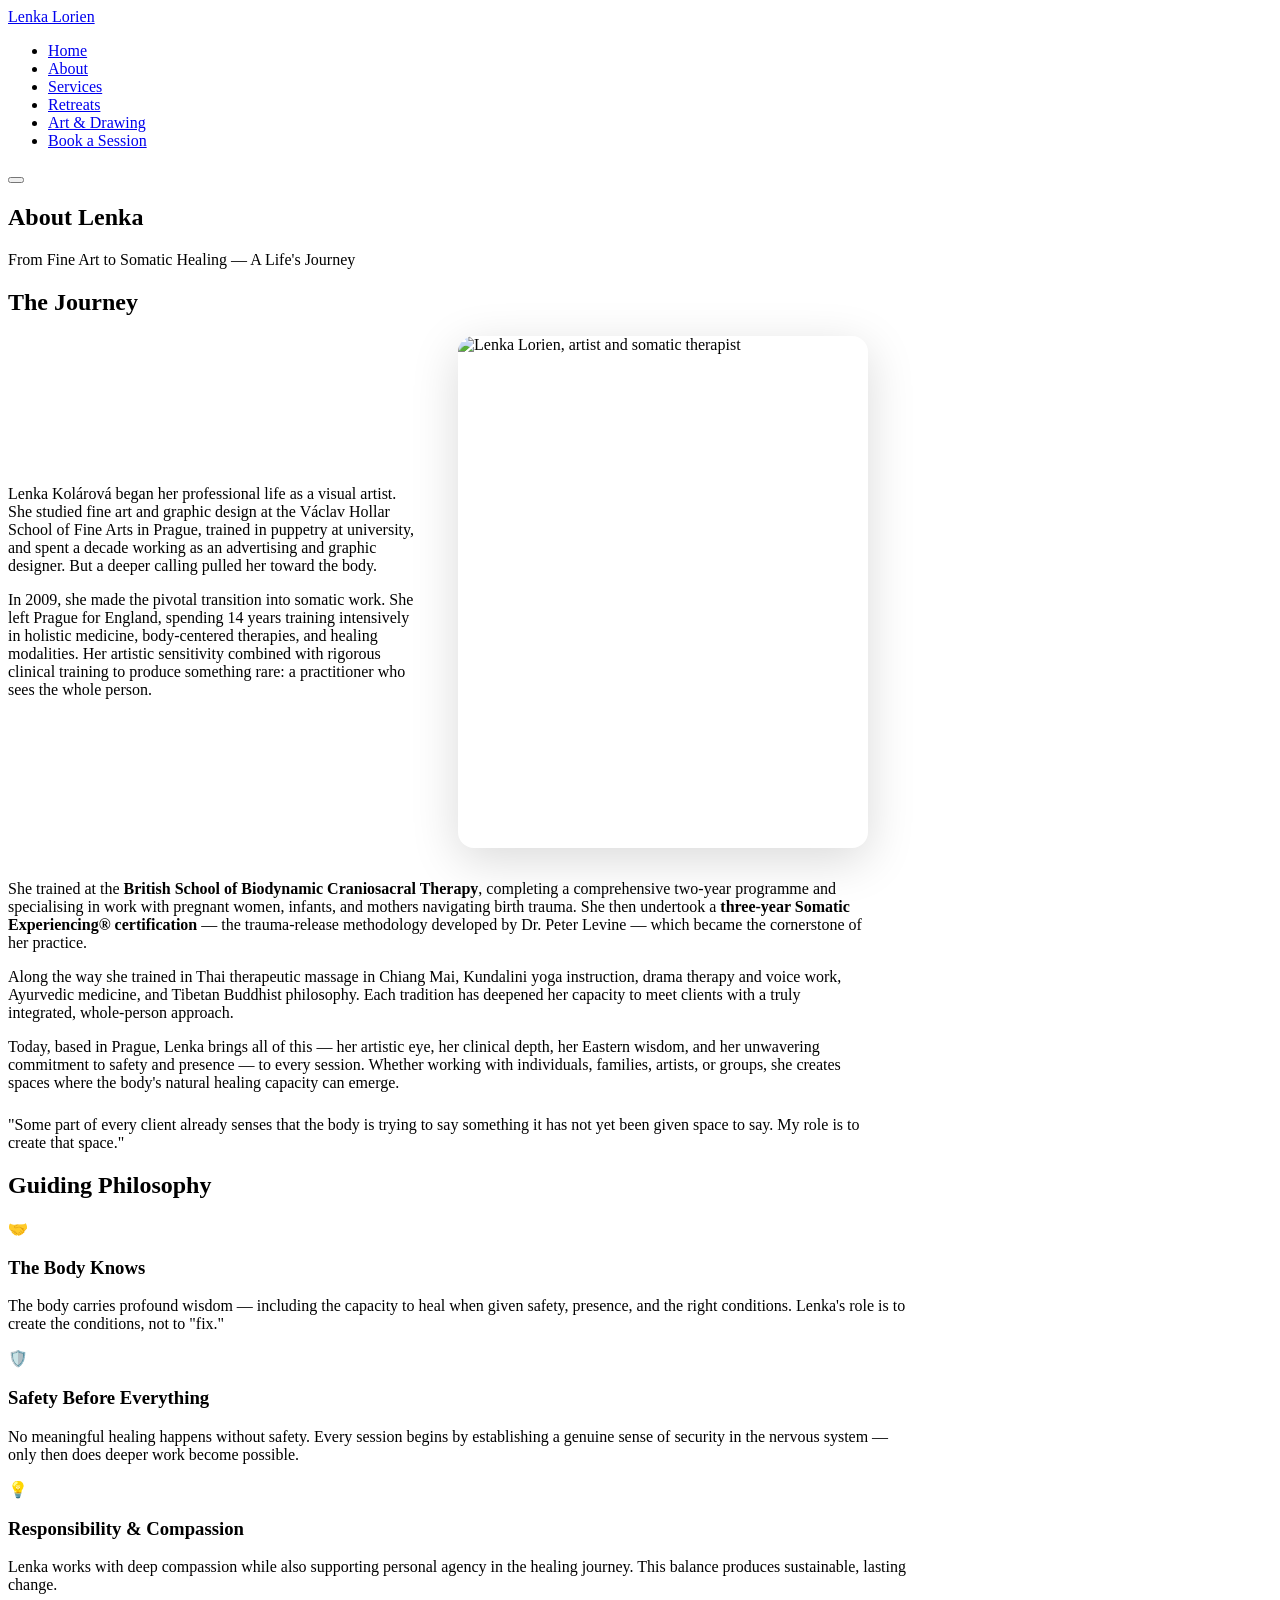
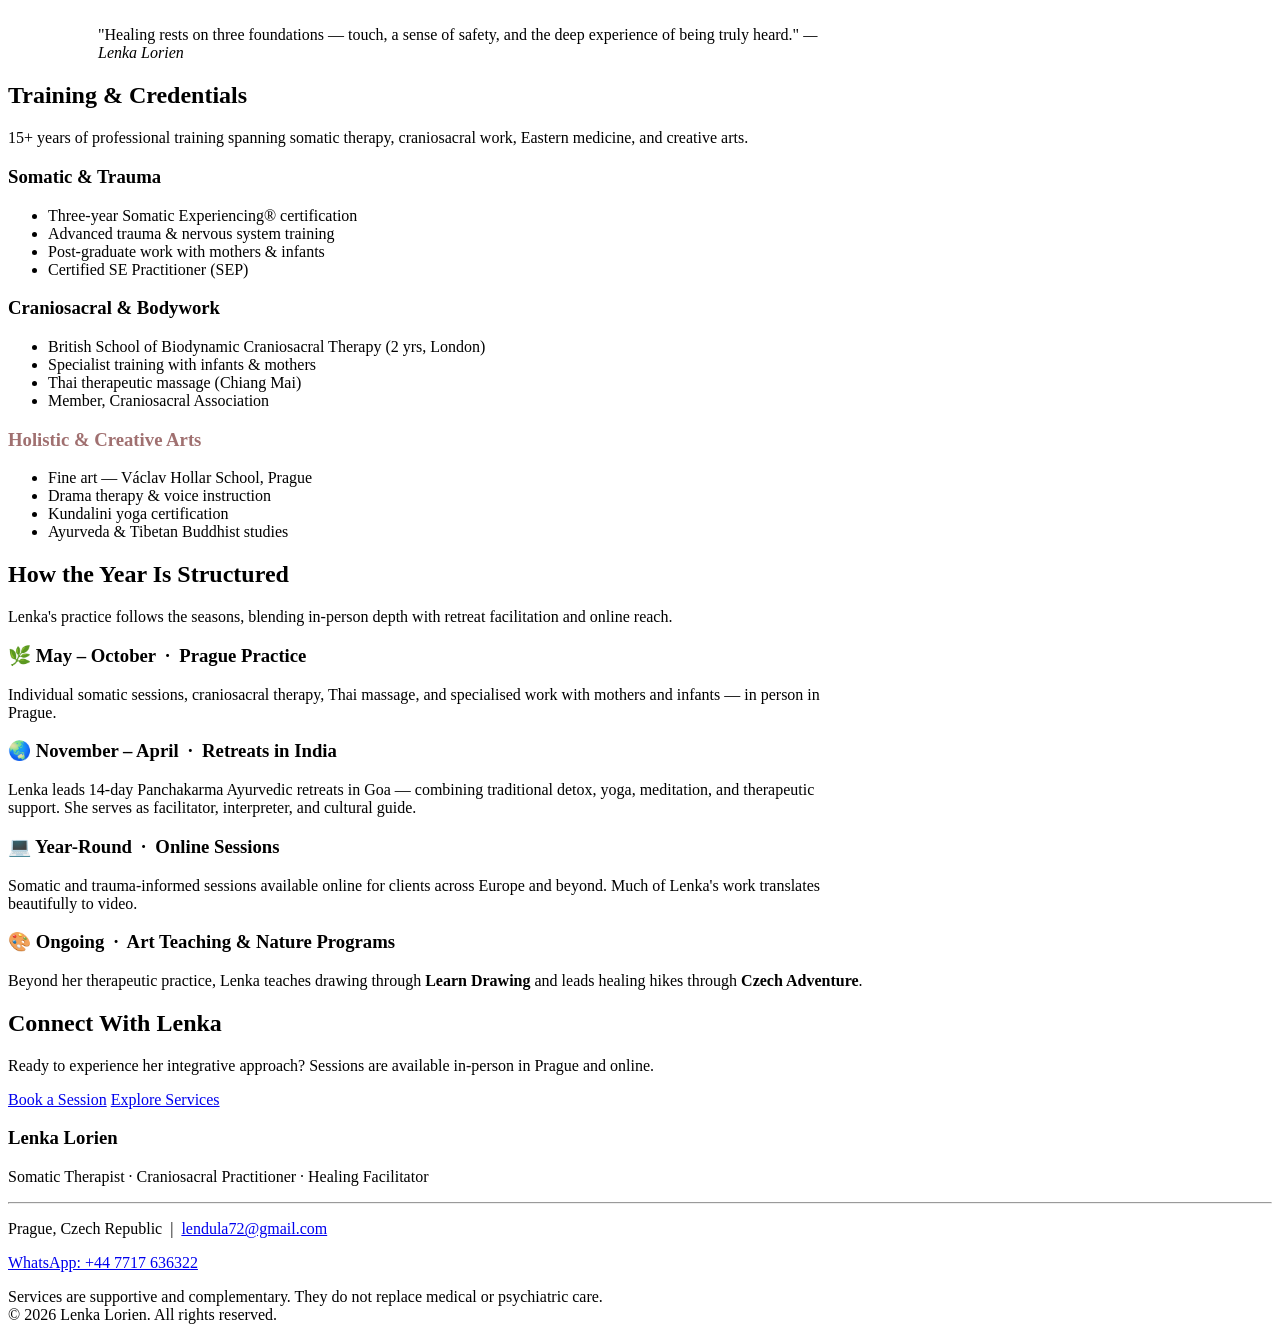
==== commit 49329151: "Add images, SEO optimization, performance tuning, and GitHub Actions ✨ Images: - Added 5 professiona" ====
--- a/about.html
+++ b/about.html
@@ -4,10 +4,17 @@
   <meta charset="UTF-8">
   <meta name="viewport" content="width=device-width, initial-scale=1.0">
   <title>About Lenka Lorien | Somatic Therapist · Prague</title>
-  <meta name="description" content="From fine art to somatic healing — Lenka's journey, credentials, philosophy, and approach to body-centered therapy.">
+  <meta name="description" content="From fine art to somatic healing — Lenka's journey, credentials, philosophy, and 15+ years of clinical training in trauma healing.">
+  <meta property="og:title" content="About Lenka Lorien | Somatic Therapist">
+  <meta property="og:description" content="Artist turned therapist. Over 15 years of training in Somatic Experiencing®, craniosacral therapy, and Eastern medicine.">
+  <meta property="og:image" content="https://dharteglobal.github.io/lenka/images/lenka-art-1.jpg">
+  <meta property="og:url" content="https://dharteglobal.github.io/lenka/about.html">
   <meta name="theme-color" content="#6B8F5E">
   <base href="/lenka/">
   <link rel="icon" href="data:image/svg+xml,<svg xmlns='http://www.w3.org/2000/svg' viewBox='0 0 100 100'><rect fill='%236B8F5E' rx='22' width='100' height='100'/><text x='50' y='72' font-size='56' fill='%23fff' text-anchor='middle' font-family='Georgia,serif' font-weight='bold'>L</text></svg>">
+  <link rel="preconnect" href="https://fonts.googleapis.com">
+  <link rel="preconnect" href="https://fonts.gstatic.com" crossorigin>
+  <link href="https://fonts.googleapis.com/css2?family=Cormorant+Garamond:ital,wght@0,400;0,500;0,600;1,400;1,500&family=Nunito:wght@300;400;500;600;700&display=swap" rel="stylesheet">
   <link rel="stylesheet" href="css/style.css">
 </head>
 <body>
@@ -43,9 +50,14 @@
         <h2>The Journey</h2>
       </div>
 
-      <div class="svc-block">
-        <p>Lenka Kolárová began her professional life as a visual artist. She studied fine art and graphic design at the Václav Hollar School of Fine Arts in Prague, trained in puppetry at university, and spent a decade working as an advertising and graphic designer. But a deeper calling pulled her toward the body.</p>
-        <p>In 2009, she made the pivotal transition into somatic work. She left Prague for England, spending 14 years training intensively in holistic medicine, body-centered therapies, and healing modalities. Her artistic sensitivity combined with rigorous clinical training to produce something rare: a practitioner who sees the whole person.</p>
+      <div style="display:grid; grid-template-columns:1fr 1fr; gap:2.5rem; align-items:center; margin-bottom:2rem">
+        <div>
+          <div class="svc-block">
+            <p>Lenka Kolárová began her professional life as a visual artist. She studied fine art and graphic design at the Václav Hollar School of Fine Arts in Prague, trained in puppetry at university, and spent a decade working as an advertising and graphic designer. But a deeper calling pulled her toward the body.</p>
+            <p>In 2009, she made the pivotal transition into somatic work. She left Prague for England, spending 14 years training intensively in holistic medicine, body-centered therapies, and healing modalities. Her artistic sensitivity combined with rigorous clinical training to produce something rare: a practitioner who sees the whole person.</p>
+          </div>
+        </div>
+        <img src="images/lenka-art-2.jpg" alt="Lenka Lorien, artist and somatic therapist" style="width:100%; border-radius:16px; box-shadow:0 12px 48px rgba(0,0,0,0.15); object-fit:cover; aspect-ratio:4/5">
       </div>
 
       <div class="svc-block teal">
--- a/css/style.css
+++ b/css/style.css
@@ -2,7 +2,7 @@
    Lenka Lorien  ·  Healing Website
    ───────────────────────────────────────────────────── */
 
-@import url('https://fonts.googleapis.com/css2?family=Cormorant+Garamond:ital,wght@0,400;0,500;0,600;1,400;1,500&family=Nunito:wght@300;400;500;600;700&display=swap');
+/* Google Fonts loaded via <link> in HTML for better performance */
 
 /* ── DESIGN TOKENS ──────────────────────────────────── */
 :root {
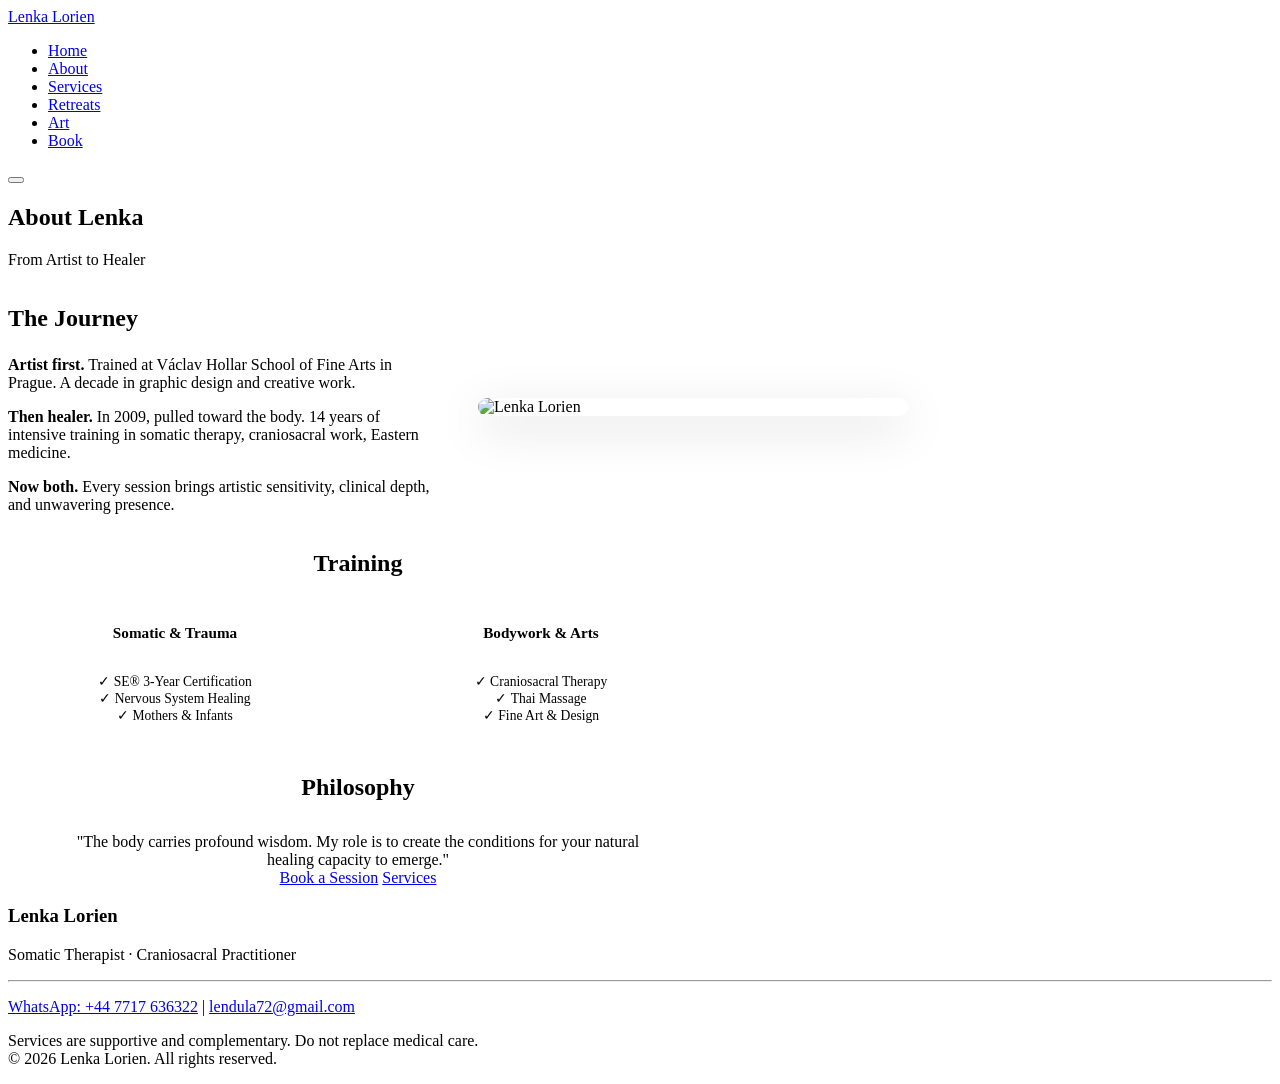
==== commit aeae8253: "Redesign: image-heavy, minimal text, mobile-responsive, beautiful healing aesthetic" ====
--- a/about.html
+++ b/about.html
@@ -3,13 +3,9 @@
 <head>
   <meta charset="UTF-8">
   <meta name="viewport" content="width=device-width, initial-scale=1.0">
-  <title>About Lenka Lorien | Somatic Therapist · Prague</title>
-  <meta name="description" content="From fine art to somatic healing — Lenka's journey, credentials, philosophy, and 15+ years of clinical training in trauma healing.">
-  <meta property="og:title" content="About Lenka Lorien | Somatic Therapist">
-  <meta property="og:description" content="Artist turned therapist. Over 15 years of training in Somatic Experiencing®, craniosacral therapy, and Eastern medicine.">
-  <meta property="og:image" content="https://dharteglobal.github.io/lenka/images/lenka-art-1.jpg">
-  <meta property="og:url" content="https://dharteglobal.github.io/lenka/about.html">
-  <meta name="theme-color" content="#6B8F5E">
+  <title>About Lenka Lorien | Somatic Therapist</title>
+  <meta name="description" content="Artist turned somatic therapist. 15+ years of healing through touch, safety, and presence.">
+  <meta property="og:image" content="https://dharteglobal.github.io/lenka/images/lenka-art-2.jpg">
   <base href="/lenka/">
   <link rel="icon" href="data:image/svg+xml,<svg xmlns='http://www.w3.org/2000/svg' viewBox='0 0 100 100'><rect fill='%236B8F5E' rx='22' width='100' height='100'/><text x='50' y='72' font-size='56' fill='%23fff' text-anchor='middle' font-family='Georgia,serif' font-weight='bold'>L</text></svg>">
   <link rel="preconnect" href="https://fonts.googleapis.com">
@@ -18,179 +14,104 @@
   <link rel="stylesheet" href="css/style.css">
 </head>
 <body>
+  <header class="header">
+    <nav class="navbar">
+      <a href="index.html" class="logo">Lenka <span>Lorien</span></a>
+      <ul class="nav-menu" id="nav-menu">
+        <li><a href="index.html" class="nav-link">Home</a></li>
+        <li><a href="about.html" class="nav-link active">About</a></li>
+        <li><a href="services.html" class="nav-link">Services</a></li>
+        <li><a href="retreats.html" class="nav-link">Retreats</a></li>
+        <li><a href="art.html" class="nav-link">Art</a></li>
+        <li><a href="contact.html" class="nav-link cta">Book</a></li>
+      </ul>
+      <button class="hamburger" id="hamburger" aria-label="Menu" aria-expanded="false">
+        <span></span><span></span><span></span>
+      </button>
+    </nav>
+  </header>
 
-<header class="header">
-  <nav class="navbar">
-    <a href="index.html" class="logo">Lenka <span>Lorien</span></a>
-    <ul class="nav-menu" id="nav-menu">
-      <li><a href="index.html"    class="nav-link">Home</a></li>
-      <li><a href="about.html"    class="nav-link active">About</a></li>
-      <li><a href="services.html" class="nav-link">Services</a></li>
-      <li><a href="retreats.html" class="nav-link">Retreats</a></li>
-      <li><a href="art.html"      class="nav-link">Art &amp; Drawing</a></li>
-      <li><a href="contact.html"  class="nav-link cta">Book a Session</a></li>
-    </ul>
-    <button class="hamburger" id="hamburger" aria-label="Menu" aria-expanded="false">
-      <span></span><span></span><span></span>
-    </button>
-  </nav>
-</header>
+  <main>
+    <section class="hero hero-sm">
+      <div class="hero-content">
+        <h1>About Lenka</h1>
+        <p class="subtitle">From Artist to Healer</p>
+      </div>
+    </section>
 
-<main>
-  <section class="hero hero-sm">
-    <div class="hero-content">
-      <h1>About Lenka</h1>
-      <p class="subtitle">From Fine Art to Somatic Healing — A Life's Journey</p>
-    </div>
-  </section>
+    <section class="bg-white">
+      <div class="wrap" style="max-width:900px">
+        <div style="display:grid; grid-template-columns:1fr 1fr; gap:2.5rem; align-items:center">
+          <div>
+            <h2 style="margin-bottom:1.5rem">The Journey</h2>
+            <p style="margin-bottom:1rem">
+              <strong>Artist first.</strong> Trained at Václav Hollar School of Fine Arts in Prague. A decade in graphic design and creative work.
+            </p>
+            <p style="margin-bottom:1rem">
+              <strong>Then healer.</strong> In 2009, pulled toward the body. 14 years of intensive training in somatic therapy, craniosacral work, Eastern medicine.
+            </p>
+            <p>
+              <strong>Now both.</strong> Every session brings artistic sensitivity, clinical depth, and unwavering presence.
+            </p>
+          </div>
+          <img src="images/lenka-art-2.jpg" alt="Lenka Lorien" style="width:100%; border-radius:16px; box-shadow:0 12px 48px rgba(0,0,0,0.15)">
+        </div>
+      </div>
+    </section>
 
-  <section class="bg-white">
-    <div class="wrap" style="max-width:860px">
-      <div class="sec-head">
-        <h2>The Journey</h2>
-      </div>
-
-      <div style="display:grid; grid-template-columns:1fr 1fr; gap:2.5rem; align-items:center; margin-bottom:2rem">
-        <div>
-          <div class="svc-block">
-            <p>Lenka Kolárová began her professional life as a visual artist. She studied fine art and graphic design at the Václav Hollar School of Fine Arts in Prague, trained in puppetry at university, and spent a decade working as an advertising and graphic designer. But a deeper calling pulled her toward the body.</p>
-            <p>In 2009, she made the pivotal transition into somatic work. She left Prague for England, spending 14 years training intensively in holistic medicine, body-centered therapies, and healing modalities. Her artistic sensitivity combined with rigorous clinical training to produce something rare: a practitioner who sees the whole person.</p>
+    <section class="bg-cream">
+      <div class="wrap" style="max-width:700px; text-align:center">
+        <h2 style="margin-bottom:2rem">Training</h2>
+        <div style="display:grid; grid-template-columns:1fr 1fr; gap:2rem; font-size:0.95rem">
+          <div>
+            <p><strong style="color:var(--sage)">Somatic & Trauma</strong></p>
+            <ul style="list-style:none; padding:1rem 0; color:var(--gray); font-size:0.85rem">
+              <li>✓ SE® 3-Year Certification</li>
+              <li>✓ Nervous System Healing</li>
+              <li>✓ Mothers & Infants</li>
+            </ul>
+          </div>
+          <div>
+            <p><strong style="color:var(--teal)">Bodywork & Arts</strong></p>
+            <ul style="list-style:none; padding:1rem 0; color:var(--gray); font-size:0.85rem">
+              <li>✓ Craniosacral Therapy</li>
+              <li>✓ Thai Massage</li>
+              <li>✓ Fine Art & Design</li>
+            </ul>
           </div>
         </div>
-        <img src="images/lenka-art-2.jpg" alt="Lenka Lorien, artist and somatic therapist" style="width:100%; border-radius:16px; box-shadow:0 12px 48px rgba(0,0,0,0.15); object-fit:cover; aspect-ratio:4/5">
       </div>
+    </section>
 
-      <div class="svc-block teal">
-        <p>She trained at the <strong>British School of Biodynamic Craniosacral Therapy</strong>, completing a comprehensive two-year programme and specialising in work with pregnant women, infants, and mothers navigating birth trauma. She then undertook a <strong>three-year Somatic Experiencing® certification</strong> — the trauma-release methodology developed by Dr. Peter Levine — which became the cornerstone of her practice.</p>
-        <p>Along the way she trained in Thai therapeutic massage in Chiang Mai, Kundalini yoga instruction, drama therapy and voice work, Ayurvedic medicine, and Tibetan Buddhist philosophy. Each tradition has deepened her capacity to meet clients with a truly integrated, whole-person approach.</p>
-      </div>
-
-      <div class="svc-block rose">
-        <p>Today, based in Prague, Lenka brings all of this — her artistic eye, her clinical depth, her Eastern wisdom, and her unwavering commitment to safety and presence — to every session. Whether working with individuals, families, artists, or groups, she creates spaces where the body's natural healing capacity can emerge.</p>
-        <div class="quote-block" style="margin:1.5rem 0 0">
-          "Some part of every client already senses that the body is trying to say something it has not yet been given space to say. My role is to create that space."
+    <section class="bg-white">
+      <div class="wrap" style="max-width:700px; text-align:center">
+        <h2 style="margin-bottom:2rem">Philosophy</h2>
+        <div class="quote-block" style="max-width:600px; margin:0 auto">
+          "The body carries profound wisdom. My role is to create the conditions for your natural healing capacity to emerge."
         </div>
       </div>
-    </div>
-  </section>
+    </section>
 
-  <section class="bg-cream">
-    <div class="wrap" style="max-width:900px">
-      <div class="sec-head">
-        <h2>Guiding Philosophy</h2>
-      </div>
-      <div class="cards-3">
-        <div class="card sage-top">
-          <div class="card-icon">🤝</div>
-          <h3>The Body Knows</h3>
-          <p>The body carries profound wisdom — including the capacity to heal when given safety, presence, and the right conditions. Lenka's role is to create the conditions, not to "fix."</p>
-        </div>
-        <div class="card teal-top">
-          <div class="card-icon">🛡️</div>
-          <h3>Safety Before Everything</h3>
-          <p>No meaningful healing happens without safety. Every session begins by establishing a genuine sense of security in the nervous system — only then does deeper work become possible.</p>
-        </div>
-        <div class="card gold-top">
-          <div class="card-icon">💡</div>
-          <h3>Responsibility &amp; Compassion</h3>
-          <p>Lenka works with deep compassion while also supporting personal agency in the healing journey. This balance produces sustainable, lasting change.</p>
+    <section class="bg-white">
+      <div class="wrap" style="max-width:700px; text-align:center">
+        <div class="hero-btns" style="justify-content:center">
+          <a href="contact.html" class="btn btn-primary btn-lg">Book a Session</a>
+          <a href="services.html" class="btn btn-outline btn-lg">Services</a>
         </div>
       </div>
+    </section>
+  </main>
 
-      <div class="quote-block" style="max-width:720px; margin:2rem auto 0">
-        "Healing rests on three foundations — touch, a sense of safety, and the deep experience of being truly heard."
-        <cite>— Lenka Lorien</cite>
-      </div>
+  <footer class="footer">
+    <div class="footer-inner">
+      <h3>Lenka Lorien</h3>
+      <p class="tagline">Somatic Therapist · Craniosacral Practitioner</p>
+      <hr class="footer-rule">
+      <p><a href="https://wa.me/447717636322">WhatsApp: +44 7717 636322</a> | <a href="mailto:lendula72@gmail.com">lendula72@gmail.com</a></p>
+      <p class="footer-disclaimer">Services are supportive and complementary. Do not replace medical care.<br>&copy; 2026 Lenka Lorien. All rights reserved.</p>
     </div>
-  </section>
+  </footer>
 
-  <section class="bg-white">
-    <div class="wrap" style="max-width:860px">
-      <div class="sec-head">
-        <h2>Training &amp; Credentials</h2>
-        <p>15+ years of professional training spanning somatic therapy, craniosacral work, Eastern medicine, and creative arts.</p>
-      </div>
-      <div class="cards-3">
-        <div class="card sage-top">
-          <h3 style="color:var(--sage)">Somatic &amp; Trauma</h3>
-          <ul class="check-list" style="margin-top:1rem">
-            <li>Three-year Somatic Experiencing® certification</li>
-            <li>Advanced trauma &amp; nervous system training</li>
-            <li>Post-graduate work with mothers &amp; infants</li>
-            <li>Certified SE Practitioner (SEP)</li>
-          </ul>
-        </div>
-        <div class="card teal-top">
-          <h3 style="color:var(--teal)">Craniosacral &amp; Bodywork</h3>
-          <ul class="check-list" style="margin-top:1rem">
-            <li>British School of Biodynamic Craniosacral Therapy (2 yrs, London)</li>
-            <li>Specialist training with infants &amp; mothers</li>
-            <li>Thai therapeutic massage (Chiang Mai)</li>
-            <li>Member, Craniosacral Association</li>
-          </ul>
-        </div>
-        <div class="card rose-top">
-          <h3 style="color:#A07070">Holistic &amp; Creative Arts</h3>
-          <ul class="check-list" style="margin-top:1rem">
-            <li>Fine art — Václav Hollar School, Prague</li>
-            <li>Drama therapy &amp; voice instruction</li>
-            <li>Kundalini yoga certification</li>
-            <li>Ayurveda &amp; Tibetan Buddhist studies</li>
-          </ul>
-        </div>
-      </div>
-    </div>
-  </section>
-
-  <section class="bg-cream">
-    <div class="wrap" style="max-width:860px">
-      <div class="sec-head">
-        <h2>How the Year Is Structured</h2>
-        <p>Lenka's practice follows the seasons, blending in-person depth with retreat facilitation and online reach.</p>
-      </div>
-
-      <div class="svc-block">
-        <h3>🌿 May – October &nbsp;·&nbsp; Prague Practice</h3>
-        <p>Individual somatic sessions, craniosacral therapy, Thai massage, and specialised work with mothers and infants — in person in Prague.</p>
-      </div>
-      <div class="svc-block teal">
-        <h3>🌏 November – April &nbsp;·&nbsp; Retreats in India</h3>
-        <p>Lenka leads 14-day Panchakarma Ayurvedic retreats in Goa — combining traditional detox, yoga, meditation, and therapeutic support. She serves as facilitator, interpreter, and cultural guide.</p>
-      </div>
-      <div class="svc-block gold">
-        <h3>💻 Year-Round &nbsp;·&nbsp; Online Sessions</h3>
-        <p>Somatic and trauma-informed sessions available online for clients across Europe and beyond. Much of Lenka's work translates beautifully to video.</p>
-      </div>
-      <div class="svc-block rose">
-        <h3>🎨 Ongoing &nbsp;·&nbsp; Art Teaching &amp; Nature Programs</h3>
-        <p>Beyond her therapeutic practice, Lenka teaches drawing through <strong>Learn Drawing</strong> and leads healing hikes through <strong>Czech Adventure</strong>.</p>
-      </div>
-    </div>
-  </section>
-
-  <div class="cta-band">
-    <div class="wrap">
-      <h2>Connect With Lenka</h2>
-      <p>Ready to experience her integrative approach? Sessions are available in-person in Prague and online.</p>
-      <div class="hero-btns">
-        <a href="contact.html"  class="btn btn-outline btn-lg">Book a Session</a>
-        <a href="services.html" class="btn btn-primary btn-lg">Explore Services</a>
-      </div>
-    </div>
-  </div>
-</main>
-
-<footer class="footer">
-  <div class="footer-inner">
-    <h3>Lenka Lorien</h3>
-    <p class="tagline">Somatic Therapist · Craniosacral Practitioner · Healing Facilitator</p>
-    <hr class="footer-rule">
-    <p>Prague, Czech Republic &nbsp;|&nbsp; <a href="mailto:lendula72@gmail.com">lendula72@gmail.com</a></p>
-    <p><a href="https://wa.me/447717636322">WhatsApp: +44 7717 636322</a></p>
-    <p class="footer-disclaimer">Services are supportive and complementary. They do not replace medical or psychiatric care.<br>&copy; 2026 Lenka Lorien. All rights reserved.</p>
-  </div>
-</footer>
-
-<script src="js/main.js"></script>
+  <script src="js/main.js" defer></script>
 </body>
 </html>
--- a/css/style.css
+++ b/css/style.css
@@ -465,15 +465,43 @@
   to   { opacity: 1; transform: translateY(0); }
 }
 
+/* ── IMAGE GALLERY GRID ─────────────────────────────── */
+.gallery {
+  display: grid;
+  grid-template-columns: repeat(auto-fit, minmax(280px, 1fr));
+  gap: 1.5rem;
+}
+.gallery-item {
+  position: relative;
+  overflow: hidden;
+  border-radius: var(--r-lg);
+  aspect-ratio: 1;
+  box-shadow: var(--shadow-md);
+}
+.gallery-item img {
+  width: 100%;
+  height: 100%;
+  object-fit: cover;
+  transition: transform 0.3s ease;
+}
+.gallery-item:hover img {
+  transform: scale(1.05);
+}
+
 /* ── RESPONSIVE ──────────────────────────────────────── */
 @media (max-width: 900px) {
   .cards-3   { grid-template-columns: repeat(2, 1fr); }
   .contact-grid { grid-template-columns: 1fr; }
+  .gallery { grid-template-columns: repeat(auto-fit, minmax(200px, 1fr)); }
 }
 
 @media (max-width: 680px) {
-  section    { padding: 3.5rem 0; }
-  .wrap      { padding: 0 1.25rem; }
+  section    { padding: 2.5rem 0; }
+  .wrap      { padding: 0 1rem; }
+
+  h1 { font-size: clamp(2rem, 5vw, 2.8rem); }
+  h2 { font-size: clamp(1.5rem, 4vw, 2rem); }
+  h3 { font-size: 1.1rem; }
 
   .hamburger { display: flex; }
   .nav-menu {
@@ -487,30 +515,50 @@
     padding: 0.75rem 0;
     box-shadow: var(--shadow-md);
     border-top: 1px solid var(--border);
+    max-height: 70vh;
+    overflow-y: auto;
   }
   .nav-menu.open { display: flex; }
   .nav-menu li   { width: 100%; }
   .nav-link {
     display: block;
-    padding: 0.75rem 1.5rem;
+    padding: 1rem 1.5rem;
     border-radius: 0;
+    font-size: 0.95rem;
   }
   .nav-link.cta {
-    margin: 0.75rem 1.5rem;
+    margin: 0.5rem 1rem;
     border-radius: var(--r-pill);
     text-align: center;
     display: block;
   }
 
-  .hero       { min-height: 72vh; }
-  .hero-sm    { min-height: 38vh; }
-  .hero-btns  { flex-direction: column; align-items: center; }
-  .btn        { width: 100%; max-width: 300px; }
+  .hero       { min-height: 60vh; }
+  .hero-sm    { min-height: 35vh; }
+  .hero-content { padding: 0 1rem; }
+  .hero h1    { margin-bottom: 0.8rem; }
+  .hero .subtitle { font-size: 1rem; }
+  .hero .tagline { font-size: 0.85rem; }
+  .hero-btns  { flex-direction: column; align-items: stretch; gap: 0.8rem; }
+  .btn        { width: 100%; max-width: none; padding: 0.9rem 1.5rem; font-size: 0.95rem; }
+  .btn-lg     { padding: 1rem 1.5rem; }
 
   .cards-3, .cards-2 { grid-template-columns: 1fr; }
-  .philosophy-box    { padding: 2rem 1.5rem; }
-  .quote-block       { padding: 1.5rem; }
-  .sec-head          { margin-bottom: 2.5rem; }
+  .gallery { grid-template-columns: 1fr; }
+  .gallery-item { aspect-ratio: 4/3; }
+  .philosophy-box    { padding: 1.5rem; margin: 1.5rem 0; }
+  .quote-block       { padding: 1.5rem; margin: 1.5rem 0; font-size: 1.1rem; }
+  .sec-head          { margin-bottom: 2rem; }
+  .sec-head h2 { margin-bottom: 0.5rem; }
+  .sec-head p { font-size: 0.95rem; }
+
+  .contact-grid { gap: 2rem; }
+  .form-group { margin-bottom: 1rem; }
+  .form-group label { font-size: 0.85rem; }
+  .form-group input, .form-group textarea, .form-group select {
+    padding: 0.7rem 0.85rem;
+    font-size: 1rem;
+  }
 }
 
 /* ── PRINT ───────────────────────────────────────────── */
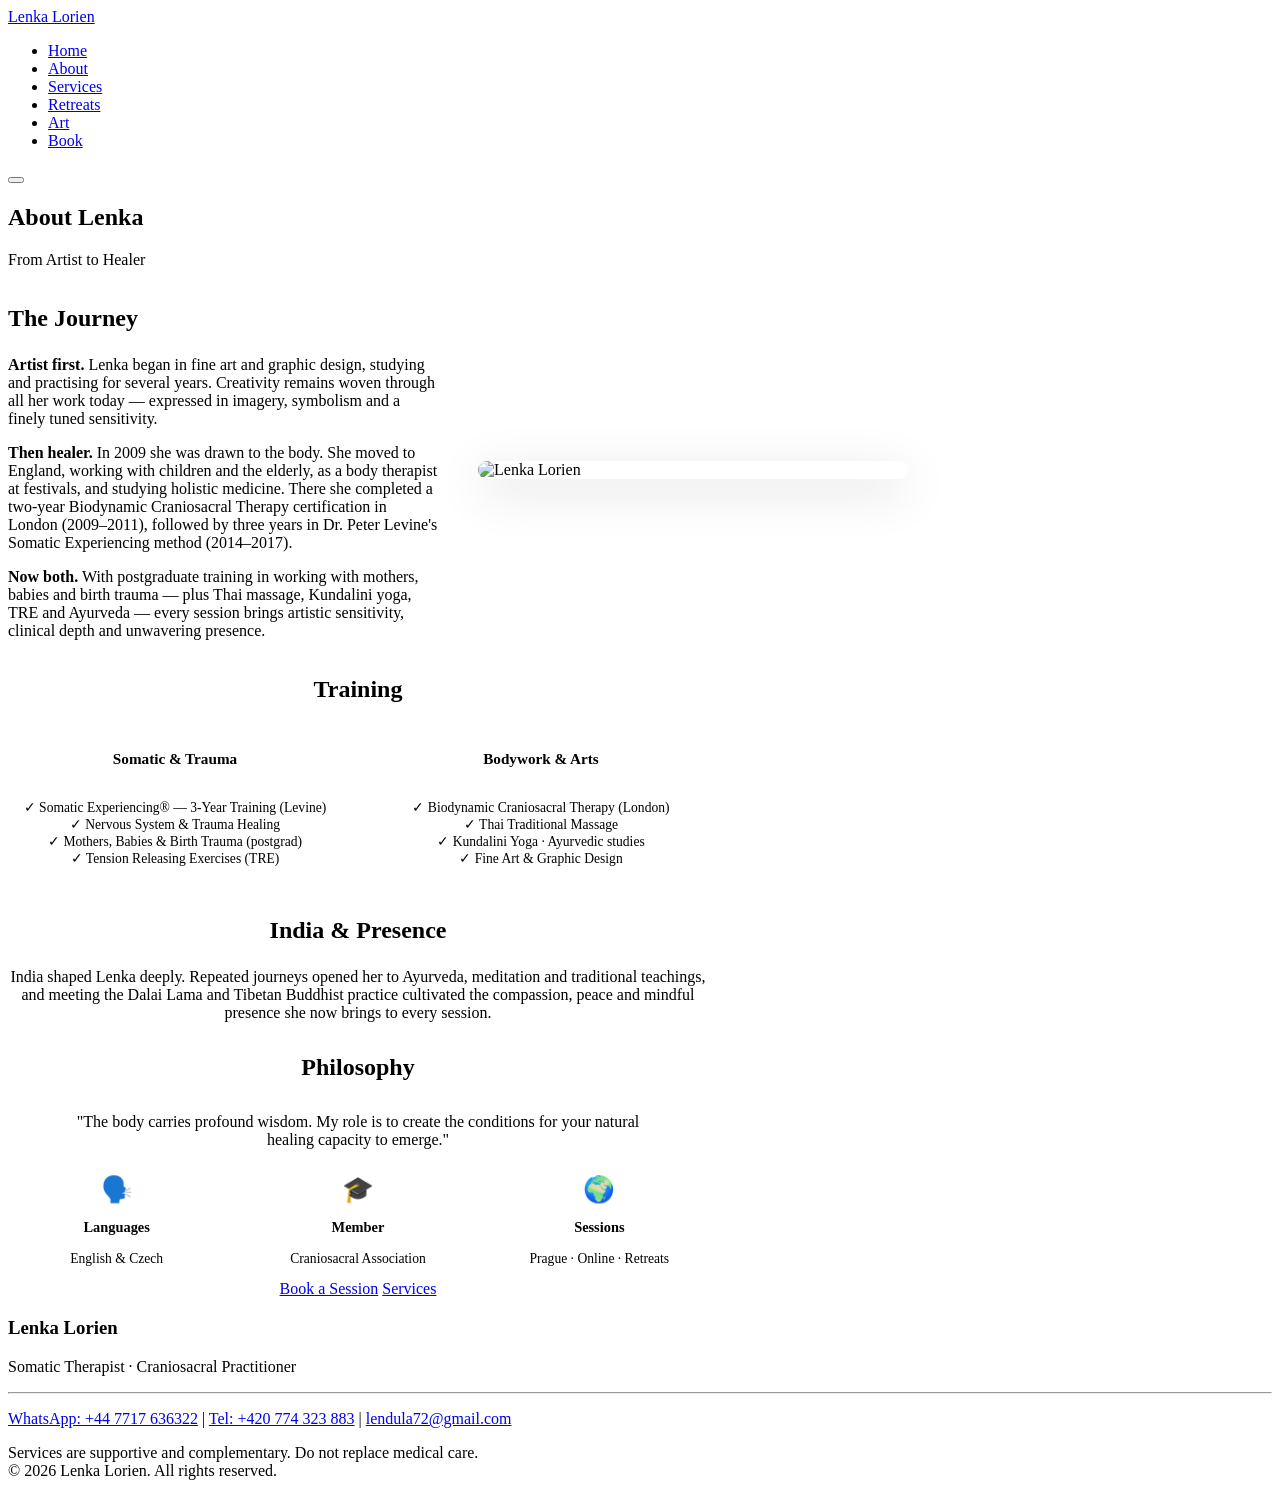
==== commit 8bf4731d: "Apply Lenka's requested updates: new tagline, fuller service descriptions, 90-min craniosacral, all " ====
--- a/about.html
+++ b/about.html
@@ -45,13 +45,13 @@
           <div>
             <h2 style="margin-bottom:1.5rem">The Journey</h2>
             <p style="margin-bottom:1rem">
-              <strong>Artist first.</strong> Trained at Václav Hollar School of Fine Arts in Prague. A decade in graphic design and creative work.
+              <strong>Artist first.</strong> Lenka began in fine art and graphic design, studying and practising for several years. Creativity remains woven through all her work today — expressed in imagery, symbolism and a finely tuned sensitivity.
             </p>
             <p style="margin-bottom:1rem">
-              <strong>Then healer.</strong> In 2009, pulled toward the body. 14 years of intensive training in somatic therapy, craniosacral work, Eastern medicine.
+              <strong>Then healer.</strong> In 2009 she was drawn to the body. She moved to England, working with children and the elderly, as a body therapist at festivals, and studying holistic medicine. There she completed a two-year Biodynamic Craniosacral Therapy certification in London (2009–2011), followed by three years in Dr. Peter Levine's Somatic Experiencing method (2014–2017).
             </p>
             <p>
-              <strong>Now both.</strong> Every session brings artistic sensitivity, clinical depth, and unwavering presence.
+              <strong>Now both.</strong> With postgraduate training in working with mothers, babies and birth trauma — plus Thai massage, Kundalini yoga, TRE and Ayurveda — every session brings artistic sensitivity, clinical depth and unwavering presence.
             </p>
           </div>
           <img src="images/lenka-art-2.jpg" alt="Lenka Lorien" style="width:100%; border-radius:16px; box-shadow:0 12px 48px rgba(0,0,0,0.15)">
@@ -66,17 +66,19 @@
           <div>
             <p><strong style="color:var(--sage)">Somatic & Trauma</strong></p>
             <ul style="list-style:none; padding:1rem 0; color:var(--gray); font-size:0.85rem">
-              <li>✓ SE® 3-Year Certification</li>
-              <li>✓ Nervous System Healing</li>
-              <li>✓ Mothers & Infants</li>
+              <li>✓ Somatic Experiencing® — 3-Year Training (Levine)</li>
+              <li>✓ Nervous System & Trauma Healing</li>
+              <li>✓ Mothers, Babies & Birth Trauma (postgrad)</li>
+              <li>✓ Tension Releasing Exercises (TRE)</li>
             </ul>
           </div>
           <div>
             <p><strong style="color:var(--teal)">Bodywork & Arts</strong></p>
             <ul style="list-style:none; padding:1rem 0; color:var(--gray); font-size:0.85rem">
-              <li>✓ Craniosacral Therapy</li>
-              <li>✓ Thai Massage</li>
-              <li>✓ Fine Art & Design</li>
+              <li>✓ Biodynamic Craniosacral Therapy (London)</li>
+              <li>✓ Thai Traditional Massage</li>
+              <li>✓ Kundalini Yoga · Ayurvedic studies</li>
+              <li>✓ Fine Art & Graphic Design</li>
             </ul>
           </div>
         </div>
@@ -85,9 +87,35 @@
 
     <section class="bg-white">
       <div class="wrap" style="max-width:700px; text-align:center">
+        <h2 style="margin-bottom:1.5rem">India &amp; Presence</h2>
+        <p style="margin-bottom:2rem; color:var(--gray)">
+          India shaped Lenka deeply. Repeated journeys opened her to Ayurveda, meditation and traditional teachings, and meeting the Dalai Lama and Tibetan Buddhist practice cultivated the compassion, peace and mindful presence she now brings to every session.
+        </p>
         <h2 style="margin-bottom:2rem">Philosophy</h2>
         <div class="quote-block" style="max-width:600px; margin:0 auto">
           "The body carries profound wisdom. My role is to create the conditions for your natural healing capacity to emerge."
+        </div>
+      </div>
+    </section>
+
+    <section class="bg-cream">
+      <div class="wrap" style="max-width:700px; text-align:center">
+        <div style="display:grid; grid-template-columns:1fr 1fr 1fr; gap:1.5rem; font-size:0.9rem">
+          <div>
+            <p style="font-size:1.6rem; margin-bottom:0.4rem">🗣️</p>
+            <p><strong>Languages</strong></p>
+            <p style="color:var(--gray-light); font-size:0.85rem">English &amp; Czech</p>
+          </div>
+          <div>
+            <p style="font-size:1.6rem; margin-bottom:0.4rem">🎓</p>
+            <p><strong>Member</strong></p>
+            <p style="color:var(--gray-light); font-size:0.85rem">Craniosacral Association</p>
+          </div>
+          <div>
+            <p style="font-size:1.6rem; margin-bottom:0.4rem">🌍</p>
+            <p><strong>Sessions</strong></p>
+            <p style="color:var(--gray-light); font-size:0.85rem">Prague · Online · Retreats</p>
+          </div>
         </div>
       </div>
     </section>
@@ -107,7 +135,7 @@
       <h3>Lenka Lorien</h3>
       <p class="tagline">Somatic Therapist · Craniosacral Practitioner</p>
       <hr class="footer-rule">
-      <p><a href="https://wa.me/447717636322">WhatsApp: +44 7717 636322</a> | <a href="mailto:lendula72@gmail.com">lendula72@gmail.com</a></p>
+      <p><a href="https://wa.me/447717636322">WhatsApp: +44 7717 636322</a> | <a href="tel:+420774323883">Tel: +420 774 323 883</a> | <a href="mailto:lendula72@gmail.com">lendula72@gmail.com</a></p>
       <p class="footer-disclaimer">Services are supportive and complementary. Do not replace medical care.<br>&copy; 2026 Lenka Lorien. All rights reserved.</p>
     </div>
   </footer>
